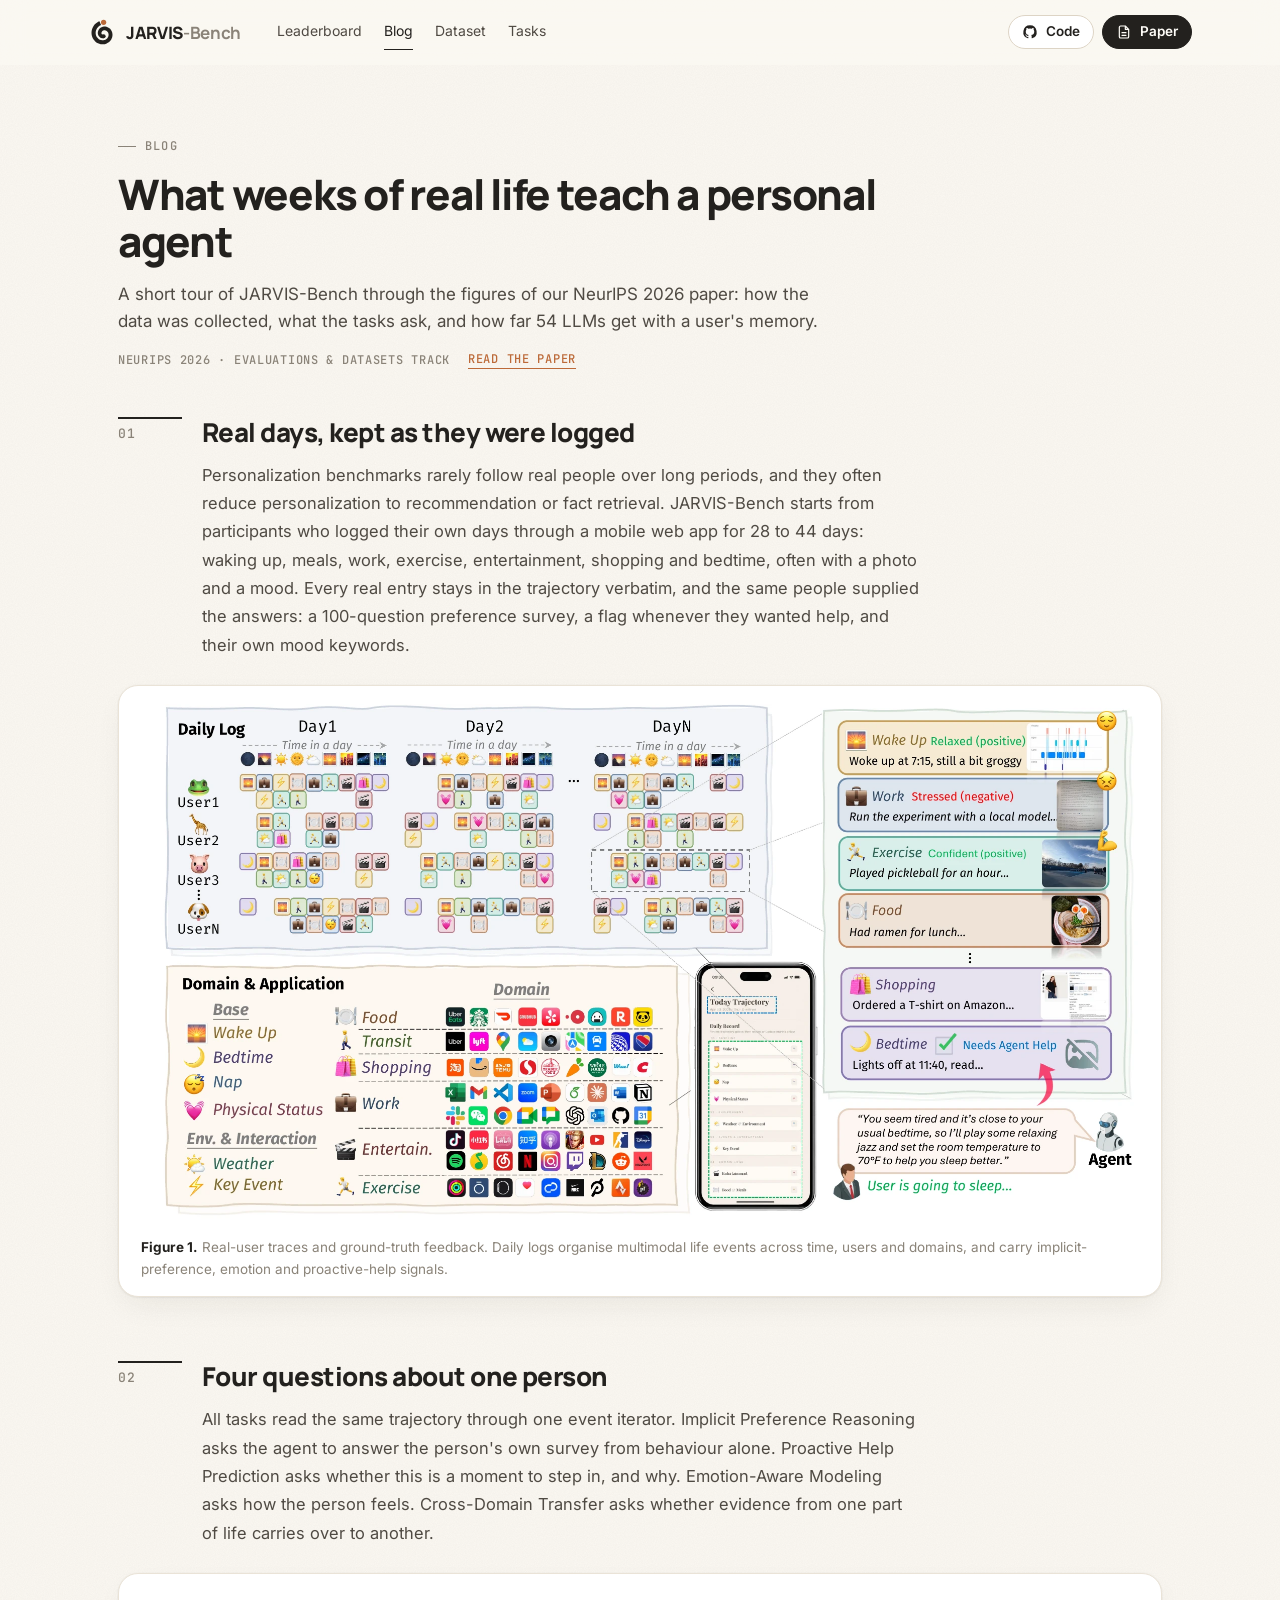
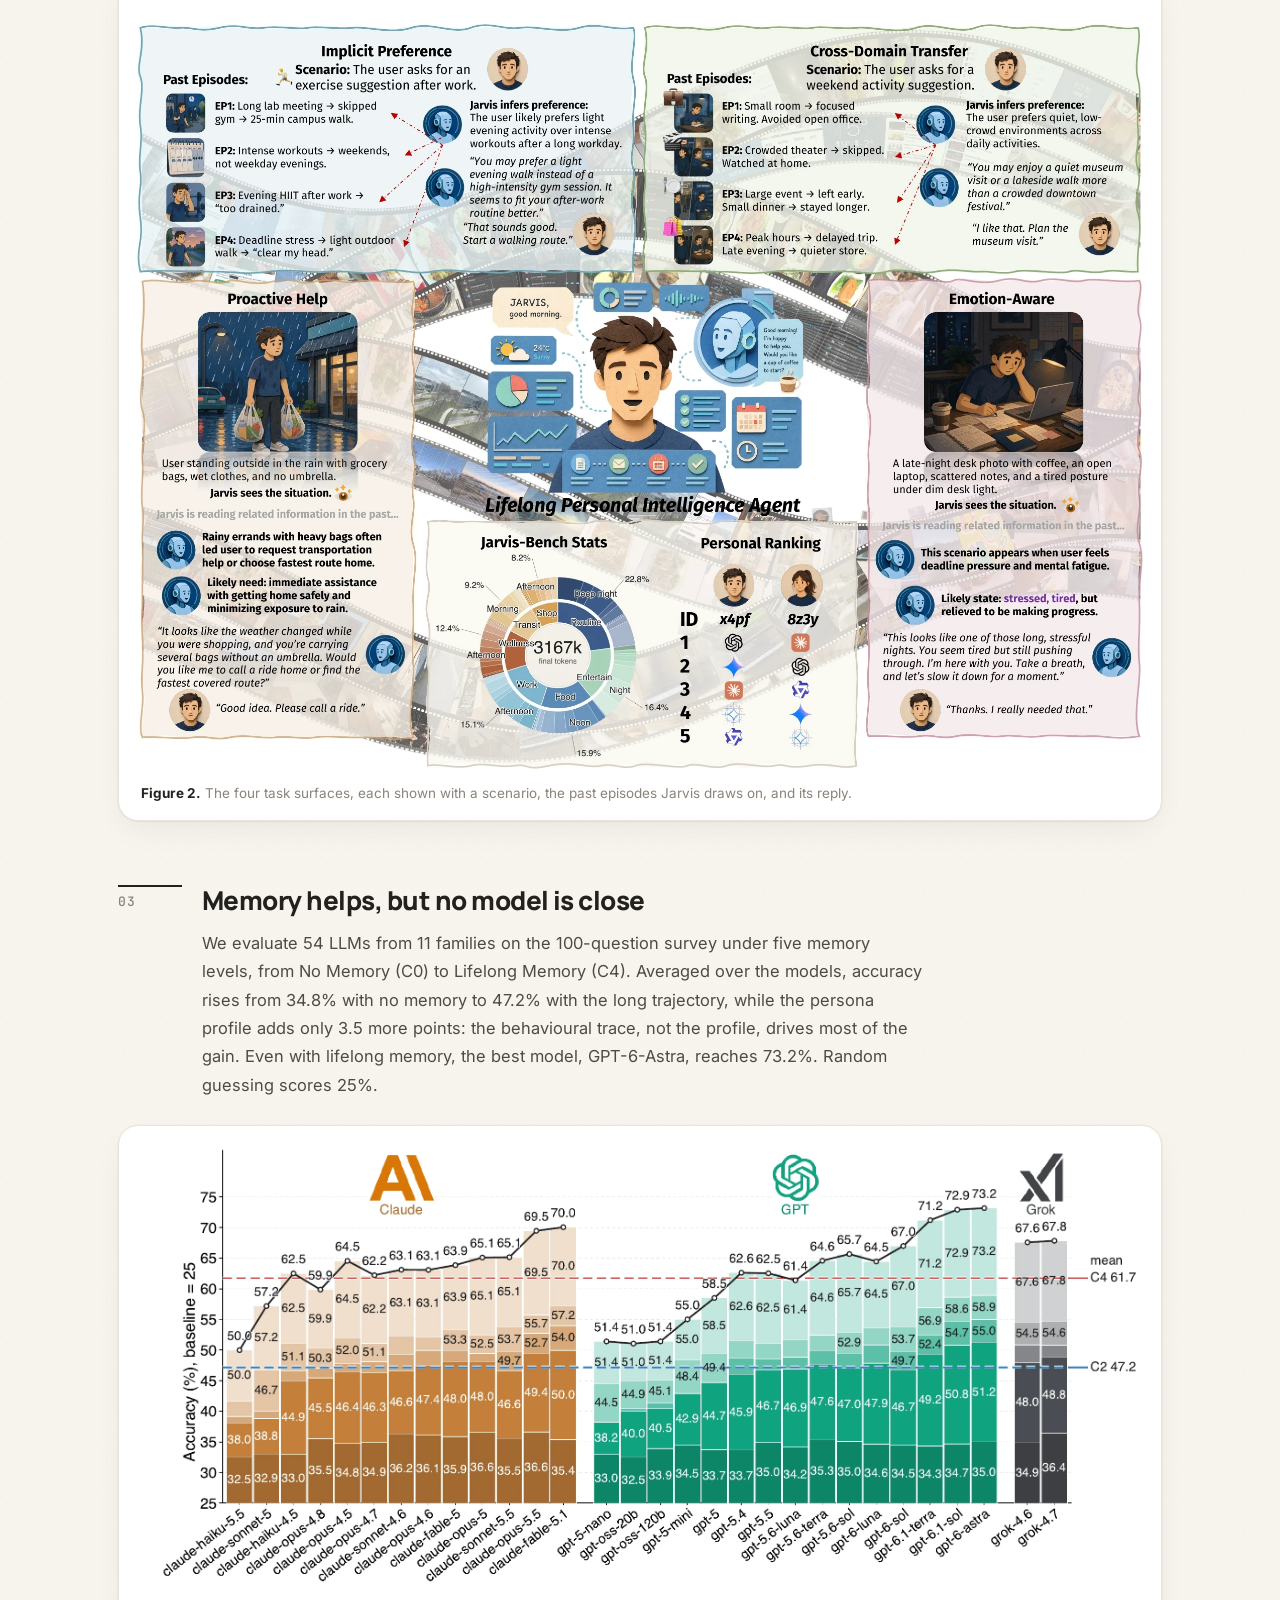
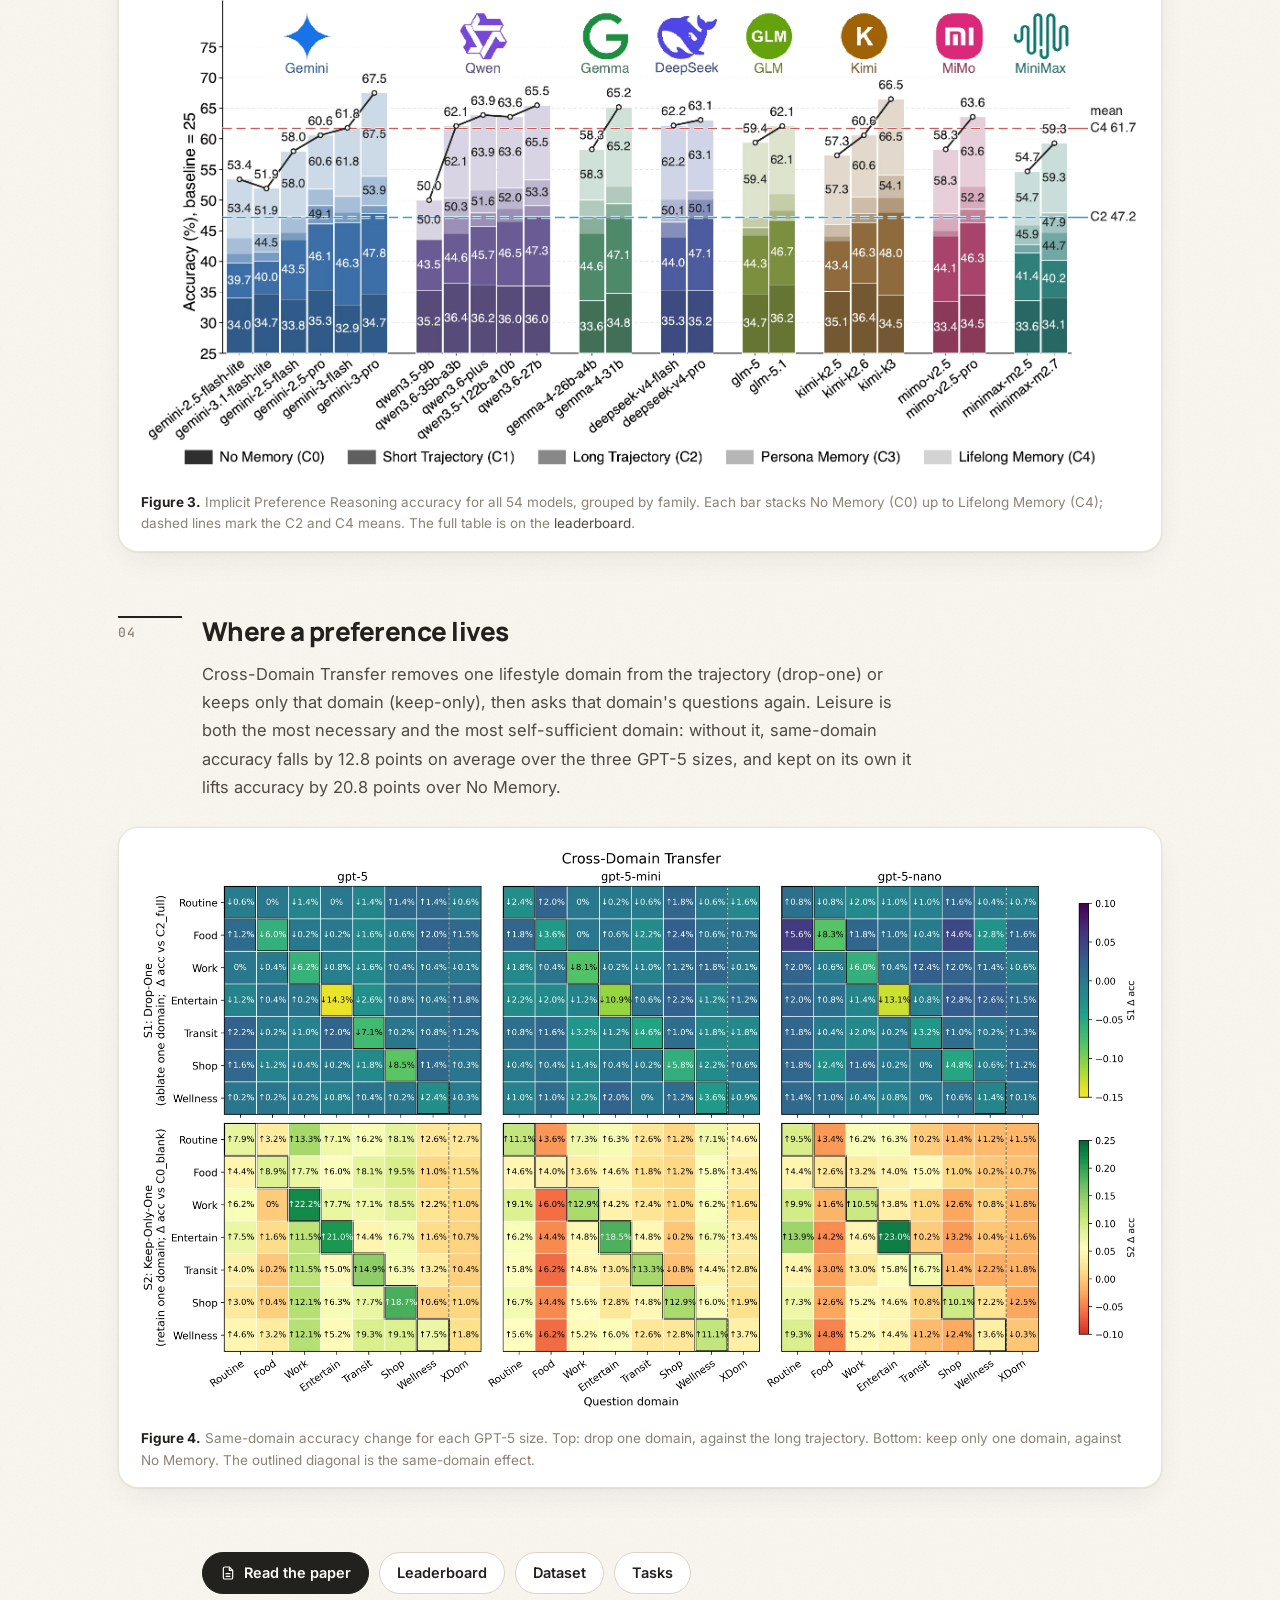
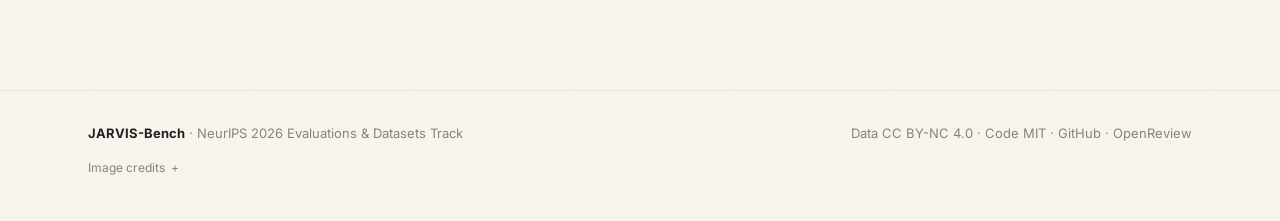
==== jarvis-bench/blog.html @ c9fd8565 "Blog page with the paper figures; industry logos first; three leaderboard tasks on home; no particip" ====
<!doctype html>
<html lang="en">
<head>
<meta charset="utf-8">
<meta name="viewport" content="width=device-width, initial-scale=1">
<title>Blog · JARVIS-Bench</title>
<meta name="description" content="JARVIS-Bench evaluates personal intelligence agents on 28 to 44 days of real users' daily traces: implicit preferences, proactive help, emotion, and cross-domain transfer. NeurIPS 2026 Evaluations & Datasets Track.">
<link rel="icon" href="assets/favicon.svg" type="image/svg+xml">
<link rel="preconnect" href="https://fonts.googleapis.com">
<link rel="preconnect" href="https://fonts.gstatic.com" crossorigin>
<link href="https://fonts.googleapis.com/css2?family=Inter:wght@400;500;600;700&family=JetBrains+Mono:wght@400;500;600&family=Manrope:wght@500;600;700;800&display=swap" rel="stylesheet">
<link rel="stylesheet" href="assets/style.css">
<link rel="stylesheet" href="assets/page-blog.css">
</head>
<body class="page-blog">

<svg width="0" height="0" style="position:absolute">
  <symbol id="i-paper" viewBox="0 0 24 24"><path fill="none" stroke="currentColor" stroke-width="1.8" stroke-linecap="round" stroke-linejoin="round" d="M14 3H7a2 2 0 0 0-2 2v14a2 2 0 0 0 2 2h10a2 2 0 0 0 2-2V8zM14 3v5h5M9 13h6M9 17h6"/></symbol>
  <symbol id="i-gh" viewBox="0 0 24 24"><path fill="currentColor" d="M12 2a10 10 0 0 0-3.16 19.49c.5.09.68-.22.68-.48v-1.7c-2.78.6-3.37-1.34-3.37-1.34-.45-1.16-1.11-1.47-1.11-1.47-.91-.62.07-.6.07-.6 1 .07 1.53 1.03 1.53 1.03.89 1.53 2.34 1.09 2.91.83.09-.65.35-1.09.63-1.34-2.22-.25-4.55-1.11-4.55-4.94 0-1.09.39-1.98 1.03-2.68-.1-.25-.45-1.27.1-2.64 0 0 .84-.27 2.75 1.02a9.58 9.58 0 0 1 5 0c1.91-1.29 2.75-1.02 2.75-1.02.55 1.37.2 2.39.1 2.64.64.7 1.03 1.59 1.03 2.68 0 3.84-2.34 4.68-4.57 4.93.36.31.68.92.68 1.85v2.74c0 .27.18.58.69.48A10 10 0 0 0 12 2z"/></symbol>
  <symbol id="i-db" viewBox="0 0 24 24"><g fill="none" stroke="currentColor" stroke-width="1.8" stroke-linecap="round"><ellipse cx="12" cy="5.5" rx="7.5" ry="2.8"/><path d="M4.5 5.5v6.5c0 1.55 3.36 2.8 7.5 2.8s7.5-1.25 7.5-2.8V5.5M4.5 12v6.5c0 1.55 3.36 2.8 7.5 2.8s7.5-1.25 7.5-2.8V12"/></g></symbol>
  <symbol id="i-down" viewBox="0 0 24 24"><path fill="none" stroke="currentColor" stroke-width="1.8" stroke-linecap="round" stroke-linejoin="round" d="M12 5v14M6 13l6 6 6-6"/></symbol>
  <symbol id="i-arrow" viewBox="0 0 24 24"><path fill="none" stroke="currentColor" stroke-width="1.8" stroke-linecap="round" stroke-linejoin="round" d="M5 12h14M13 6l6 6-6 6"/></symbol>
  <symbol id="i-copy" viewBox="0 0 24 24"><g fill="none" stroke="currentColor" stroke-width="1.8" stroke-linejoin="round"><rect x="9" y="9" width="11" height="11" rx="2.5"/><path d="M15 5.5V5a2 2 0 0 0-2-2H6a2 2 0 0 0-2 2v7a2 2 0 0 0 2 2h.5"/></g></symbol>
  <symbol id="i-img" viewBox="0 0 24 24"><g fill="none" stroke="currentColor" stroke-width="1.8" stroke-linejoin="round"><rect x="3" y="4" width="18" height="16" rx="3"/><circle cx="9" cy="10" r="1.8"/><path d="M21 16l-5-5-9 9"/></g></symbol>
</svg>

<header class="nav" id="nav">
  <div class="container nav-inner">
    <a class="brand" href="index.html"><img src="assets/mark-sm.svg" alt=""><span>JARVIS<span class="b2">-Bench</span></span></a>
    <nav class="nav-links">
      <a href="index.html#leaderboard">Leaderboard</a>
      <a href="blog.html" class="active">Blog</a>
      <a href="dataset.html">Dataset</a>
      <a href="tasks.html">Tasks</a>
    </nav>
    <div class="nav-cta">
      <a class="btn btn-sm" href="https://github.com/AgentMemoryWorld/JARVIS-Bench"><svg><use href="#i-gh"/></svg>Code</a>
      <a class="btn btn-sm btn-primary" href="https://openreview.net/forum?id=yGQt9wAGkS"><svg><use href="#i-paper"/></svg>Paper</a>
    </div>
  </div>
</header>

<main>

<!-- Blog: the paper's figures with short notes. Figures are rendered from the camera-ready Overleaf sources (img/persona_fig1.pdf,
     img/persona_fig2.pdf with its centre count line removed, img/drafts/fig_main_2rows_muted_scaling.pdf, img/ablation_combined_set2_percent_gpt5.png)
     into assets/blog/. Numbers: abstract; Fig 1 caption; Section 4 and Discussion (means 34.8 / 47.2 / 50.7, best 73.2, chance 25);
     Discussion and Appendix N tab:cdt-families (leisure -12.8 over the three GPT-5 sizes), Section 4.3 (keep-only leisure +20.8). -->
<section class="section first" id="blog">
  <div class="container bl">
    <header class="bl-head">
      <span class="eyebrow">Blog</span>
      <h2>What weeks of real life teach a personal agent</h2>
      <p class="intro">A short tour of JARVIS-Bench through the figures of our NeurIPS 2026 paper: how the data was collected, what the tasks ask, and how far 54 LLMs get with a user's memory.</p>
      <div class="bl-meta"><span>NeurIPS 2026 · Evaluations &amp; Datasets Track</span><a href="https://openreview.net/forum?id=yGQt9wAGkS">Read the paper</a></div>
    </header>

    <article class="bl-post">
      <section class="bl-sec">
        <span class="bl-n">01</span>
        <div class="bl-txt">
          <h3>Real days, kept as they were logged</h3>
          <p>Personalization benchmarks rarely follow real people over long periods, and they often reduce personalization to recommendation or fact retrieval. JARVIS-Bench starts from participants who logged their own days through a mobile web app for 28 to 44 days: waking up, meals, work, exercise, entertainment, shopping and bedtime, often with a photo and a mood. Every real entry stays in the trajectory verbatim, and the same people supplied the answers: a 100-question preference survey, a flag whenever they wanted help, and their own mood keywords.</p>
        </div>
        <figure class="bl-fig">
          <button type="button" data-lightbox="assets/blog/fig1.webp" data-cap="Real-user traces and ground-truth feedback (Figure 1 of the paper)."><img src="assets/blog/fig1.webp" width="2002" height="1033" alt="Figure 1 of the paper: daily logs of several users across days, the lifestyle domains and apps they cover, the mobile app, and example entries with moods, photos and a moment where the agent should help."></button>
          <figcaption><b>Figure 1.</b> Real-user traces and ground-truth feedback. Daily logs organise multimodal life events across time, users and domains, and carry implicit-preference, emotion and proactive-help signals.</figcaption>
        </figure>
      </section>

      <section class="bl-sec">
        <span class="bl-n">02</span>
        <div class="bl-txt">
          <h3>Four questions about one person</h3>
          <p>All tasks read the same trajectory through one event iterator. Implicit Preference Reasoning asks the agent to answer the person's own survey from behaviour alone. Proactive Help Prediction asks whether this is a moment to step in, and why. Emotion-Aware Modeling asks how the person feels. Cross-Domain Transfer asks whether evidence from one part of life carries over to another.</p>
        </div>
        <figure class="bl-fig">
          <button type="button" data-lightbox="assets/blog/fig2.webp" data-cap="The four task surfaces of JARVIS-Bench (Figure 2 of the paper)."><img src="assets/blog/fig2.webp" width="2003" height="1546" loading="lazy" alt="Figure 2 of the paper: four panels, Implicit Preference, Cross-Domain Transfer, Proactive Help and Emotion-Aware, each with a scenario, past episodes and Jarvis's reply, around a lifelong personal intelligence agent."></button>
          <figcaption><b>Figure 2.</b> The four task surfaces, each shown with a scenario, the past episodes Jarvis draws on, and its reply.</figcaption>
        </figure>
      </section>

      <section class="bl-sec">
        <span class="bl-n">03</span>
        <div class="bl-txt">
          <h3>Memory helps, but no model is close</h3>
          <p>We evaluate 54 LLMs from 11 families on the 100-question survey under five memory levels, from No Memory (C0) to Lifelong Memory (C4). Averaged over the models, accuracy rises from 34.8% with no memory to 47.2% with the long trajectory, while the persona profile adds only 3.5 more points: the behavioural trace, not the profile, drives most of the gain. Even with lifelong memory, the best model, GPT-6-Astra, reaches 73.2%. Random guessing scores 25%.</p>
        </div>
        <figure class="bl-fig">
          <button type="button" data-lightbox="assets/blog/main.webp" data-cap="Implicit Preference Reasoning accuracy across the memory ladder, all 54 models."><img src="assets/blog/main.webp" width="2195" height="2037" loading="lazy" alt="Stacked bars for 54 models grouped by family (Claude, GPT, Grok, Gemini, Qwen, Gemma, DeepSeek, GLM, Kimi, MiMo, MiniMax): accuracy at C0 to C4, with dashed lines at the C2 mean 47.2 and the C4 mean 61.7."></button>
          <figcaption><b>Figure 3.</b> Implicit Preference Reasoning accuracy for all 54 models, grouped by family. Each bar stacks No Memory (C0) up to Lifelong Memory (C4); dashed lines mark the C2 and C4 means. The full table is on the <a href="index.html#leaderboard">leaderboard</a>.</figcaption>
        </figure>
      </section>

      <section class="bl-sec">
        <span class="bl-n">04</span>
        <div class="bl-txt">
          <h3>Where a preference lives</h3>
          <p>Cross-Domain Transfer removes one lifestyle domain from the trajectory (drop-one) or keeps only that domain (keep-only), then asks that domain's questions again. Leisure is both the most necessary and the most self-sufficient domain: without it, same-domain accuracy falls by 12.8 points on average over the three GPT-5 sizes, and kept on its own it lifts accuracy by 20.8 points over No Memory.</p>
        </div>
        <figure class="bl-fig">
          <button type="button" data-lightbox="assets/blog/transfer.webp" data-cap="Cross-Domain Transfer for the three GPT-5 sizes: drop-one (top) and keep-only (bottom)."><img src="assets/blog/transfer.webp" width="2000" height="1129" loading="lazy" alt="Heat maps for gpt-5, gpt-5-mini and gpt-5-nano: accuracy change per question domain when one lifestyle domain is dropped (top) or kept alone (bottom); the diagonal is outlined."></button>
          <figcaption><b>Figure 4.</b> Same-domain accuracy change for each GPT-5 size. Top: drop one domain, against the long trajectory. Bottom: keep only one domain, against No Memory. The outlined diagonal is the same-domain effect.</figcaption>
        </figure>
      </section>
    </article>

    <div class="bl-end">
      <a class="btn btn-primary" href="https://openreview.net/forum?id=yGQt9wAGkS"><svg><use href="#i-paper"/></svg>Read the paper</a>
      <a class="btn" href="index.html#leaderboard">Leaderboard</a>
      <a class="btn" href="dataset.html">Dataset</a>
      <a class="btn" href="tasks.html">Tasks</a>
    </div>
  </div>
</section>

</main>

<footer>
  <div class="container foot">
    <div><b style="color:var(--ink)">JARVIS-Bench</b> · NeurIPS 2026 Evaluations &amp; Datasets Track</div>
    <div>Data CC BY-NC 4.0 · Code MIT · <a href="https://github.com/AgentMemoryWorld/JARVIS-Bench">GitHub</a> · <a href="https://openreview.net/forum?id=yGQt9wAGkS">OpenReview</a></div>
  </div>
  <div class="container credits"><details><summary>Image credits</summary><p>Illustrations: Open Peeps by Pablo Stanley (CC0). Photographs from Wikimedia Commons, cropped, resized and colour-toned for this site; adaptations of CC BY-SA photographs are shared under the same licence. Institution and model logos are trademarks of their owners.</p><ul><li><a href="https://commons.wikimedia.org/wiki/File:Christchurch_art_gallery_interior.jpg">Christchurch art gallery interior</a> by Sgerbic, <a href="https://creativecommons.org/licenses/by-sa/4.0/">CC BY-SA 4.0</a></li><li><a href="https://commons.wikimedia.org/wiki/File:Reading_mail_at_night_(Unsplash).jpg">Reading mail at night (Unsplash)</a> by Jay Wennington, <a href="https://creativecommons.org/publicdomain/zero/1.0/">CC0</a></li><li><a href="https://commons.wikimedia.org/wiki/File:Late_autumn_rainy_night_in_Moscow_(54889230493).jpg">Late autumn rainy night in Moscow (54889230493)</a> by kishjar?, <a href="https://creativecommons.org/licenses/by/4.0/">CC BY 4.0</a></li><li><a href="https://commons.wikimedia.org/wiki/File:Park_na_%C5%9Aroduli,_Sosnowiec,_Jesie%C5%84_2021.jpg">Park na Środuli, Sosnowiec, Jesień 2021</a> by Krzysztof Popławski, <a href="https://creativecommons.org/licenses/by-sa/4.0/">CC BY-SA 4.0</a></li></ul></details></div>
</footer>

<div class="lightbox" id="lightbox"><div><img alt=""><div class="cap"></div></div></div>

<script src="assets/data.js"></script>
<script src="assets/logos.js"></script>
<script src="assets/app.js"></script>
</body>
</html>
---- jarvis-bench/assets/style.css ----
/* JARVIS-Bench website. Palette follows the paper's Fig 1 / Fig 2:
   cream page, white cards with hairline borders, one soft colour per task. */
:root {
  --bg: #FBF8F2;
  --bg-2: #F4EEE3;
  --paper: #FFFFFF;
  --ink: #23211E;
  --ink-2: #4F4A43;
  --ink-3: #8A8378;
  --line: #EAE3D7;
  --line-2: #DDD4C5;

  --ipr: #2F7F96;  --ipr-bg: #EEF5F7;  --ipr-line: #C9E1E8;  --ipr-soft: #DCEDF2;
  --pro: #BC6A39;  --pro-bg: #FAF1E7;  --pro-line: #EFD9C3;  --pro-soft: #F5E3D1;
  --emo: #B5546E;  --emo-bg: #F9EDF0;  --emo-line: #EED0D8;  --emo-soft: #F3DCE2;
  --cdt: #557E44;  --cdt-bg: #F1F5EC;  --cdt-line: #D4E3C8;  --cdt-soft: #E2EDD8;

  --pos: #3F8F5A;
  --neg: #C2463E;

  --radius: 20px;
  --shadow: 0 0 0 1px rgba(35, 33, 30, .015), 0 1px 2px rgba(35, 33, 30, .04), 0 12px 32px -8px rgba(35, 33, 30, .08);
  --f-head: "Manrope", ui-sans-serif, system-ui, -apple-system, "Segoe UI", sans-serif;
  --f-body: "Inter", ui-sans-serif, system-ui, -apple-system, "Segoe UI", sans-serif;
  --f-mono: "JetBrains Mono", ui-monospace, SFMono-Regular, Menlo, monospace;
}

* { box-sizing: border-box; }
html { scroll-behavior: smooth; scroll-padding-top: 76px; }
body {
  margin: 0;
  background-color: var(--bg);
  background-image: url("data:image/svg+xml,%3Csvg xmlns='http://www.w3.org/2000/svg' width='160' height='160'%3E%3Cfilter id='n'%3E%3CfeTurbulence type='fractalNoise' baseFrequency='.9' numOctaves='2' stitchTiles='stitch'/%3E%3CfeColorMatrix values='0 0 0 0 .14 0 0 0 0 .13 0 0 0 0 .12 0 0 0 .05 0'/%3E%3C/filter%3E%3Crect width='100%25' height='100%25' filter='url(%23n)'/%3E%3C/svg%3E");
  font-feature-settings: "cv11", "ss01", "ss03";
  color: var(--ink);
  font: 16px/1.6 var(--f-body);
  -webkit-font-smoothing: antialiased;
  text-rendering: optimizeLegibility;
}
img { display: block; max-width: 100%; }
a { color: inherit; text-decoration: none; }
button { font: inherit; color: inherit; }
.container { max-width: 1160px; margin: 0 auto; padding: 0 28px; }
.mono { font-family: var(--f-mono); }
.num { font-family: var(--f-mono); font-variant-numeric: tabular-nums; }

/* ---------- nav ---------- */
.nav {
  position: sticky; top: 0; z-index: 50;
  background: rgba(251, 248, 242, .84);
  backdrop-filter: saturate(1.2) blur(12px);
  -webkit-backdrop-filter: saturate(1.2) blur(12px);
  border-bottom: 1px solid transparent;
  transition: border-color .2s;
}
.nav.scrolled { border-bottom-color: var(--line); }
.nav-inner { height: 64px; display: flex; align-items: center; gap: 28px; }
.brand { display: flex; align-items: center; gap: 10px; font: 800 17px/1 var(--f-head); letter-spacing: -.02em; }
.brand img { width: 28px; height: 28px; }
.brand .b2 { font-weight: 700; color: var(--ink-3); }
.nav-links { display: flex; gap: 22px; margin-left: 8px; }
.nav-links a { font-size: 14px; color: var(--ink-2); padding: 6px 0; border-bottom: 1.5px solid transparent; transition: color .15s, border-color .15s; }
.nav-links a:hover { color: var(--ink); }
.nav-links a.active { color: var(--ink); border-bottom-color: var(--ink); }
.nav-cta { margin-left: auto; display: flex; gap: 8px; }

/* ---------- buttons ---------- */
.btn {
  display: inline-flex; align-items: center; gap: 8px;
  height: 42px; padding: 0 17px;
  border-radius: 999px; border: 1px solid var(--line-2);
  background: var(--paper);
  font: 600 14.5px/1 var(--f-body); color: var(--ink);
  transition: transform .15s, box-shadow .15s, border-color .15s, background .15s;
  cursor: pointer; white-space: nowrap;
}
.btn:hover { border-color: var(--ink-3); box-shadow: 0 2px 10px rgba(35, 33, 30, .07); transform: translateY(-1px); }
.btn svg { width: 16px; height: 16px; flex: none; }
.btn-primary { background: var(--ink); color: #FFFDF8; border-color: var(--ink); }
.btn-primary:hover { background: #3A3631; border-color: #3A3631; }
.btn-sm { height: 34px; padding: 0 13px; font-size: 13.5px; }

/* ---------- hero ---------- */
.hero { padding: 54px 0 44px; }
.hero-grid { display: grid; grid-template-columns: 1.06fr .94fr; gap: 40px; align-items: center; }
.pill {
  display: inline-flex; align-items: center; gap: 8px;
  padding: 6px 12px 6px 10px; border-radius: 999px;
  background: var(--paper); border: 1px solid var(--line);
  font: 500 12.5px/1 var(--f-mono); color: var(--ink-2); letter-spacing: .01em;
}
.pill .dot { width: 7px; height: 7px; border-radius: 50%; background: var(--pro); box-shadow: 0 0 0 3px var(--pro-soft); }
.hero h1 {
  margin: 22px 0 0;
  font: 800 clamp(46px, 5.4vw, 76px)/1 var(--f-head);
  letter-spacing: -.045em;
}
.hero h1 .light { color: #B3AA9C; }
.hero .subtitle {
  margin: 18px 0 0; max-width: 560px;
  font: 600 21px/1.38 var(--f-head); color: var(--ink-2); letter-spacing: -.01em;
}
.hero .lead { margin: 18px 0 0; max-width: 520px; font-size: 16.5px; color: var(--ink-2); }
.hero .lead strong { color: var(--ink); font-weight: 600; }
.hero-actions { display: flex; flex-wrap: wrap; gap: 10px; margin-top: 28px; }
.affil-strip { margin-top: 38px; }
.affil-strip .label { font: 500 12px/1 var(--f-mono); color: var(--ink-3); letter-spacing: .06em; text-transform: uppercase; }
.affil-strip .logos { display: flex; flex-wrap: wrap; align-items: center; gap: 14px 26px; margin-top: 16px; }
.affil-strip .more { font: 600 13px/1 var(--f-body); color: var(--ink-2); border: 1px dashed var(--line-2); border-radius: 999px; padding: 8px 12px; }
.affil-strip .more:hover { border-color: var(--ink-3); color: var(--ink); }
.logo-img { transition: transform .2s; }
a:hover > .logo-img { transform: translateY(-1px); }
.mx { display: inline-flex; align-items: center; gap: 8px; }
.mx img { border-radius: 50%; box-shadow: 0 0 0 1px rgba(11, 14, 26, .08); }
.mx b { font: 800 17px/1 var(--f-head); letter-spacing: -.015em; color: #0B0E1A; }
.wall a.mx { display: inline-flex; gap: 10px; }
.wall .mx b { font-size: 21px; }

.hero-art { position: relative; }
.clock-wrap { position: relative; width: 100%; max-width: 500px; margin: 0 auto; }
.clock { display: block; width: 100%; height: auto; overflow: visible; }
.clock .hl { font: 500 11px/1 var(--f-mono); fill: var(--ink-3); letter-spacing: .02em; }
.clock .pulse { transform-box: fill-box; transform-origin: center; animation: pulse 2.6s ease-out infinite; }
@keyframes pulse { 0% { transform: scale(.55); opacity: .9; } 70% { transform: scale(1.6); opacity: 0; } 100% { transform: scale(1.6); opacity: 0; } }
@media (prefers-reduced-motion: reduce) { .clock .pulse { animation: none; } }
.jv { position: absolute; left: 50%; top: 50%; transform: translate(-50%, -50%); width: 26%; aspect-ratio: 1; border-radius: 50%;
  background: radial-gradient(circle at 50% 38%, #FFFFFF 0%, #FFFCF6 70%, #F7F0E4 100%); border: 1px solid var(--line);
  box-shadow: 0 1px 2px rgba(35, 33, 30, .05), 0 14px 34px rgba(35, 33, 30, .10); display: grid; place-items: center; align-content: center; gap: 2px; }
.jv img { width: 40%; height: auto; }
.jv { gap: 9px; }
.jv span { font: 600 10.5px/1 var(--f-mono); letter-spacing: .14em; color: var(--ink-3); }
.moment { position: absolute; transform: translate(-50%, -50%); display: grid; justify-items: center; gap: 6px; }
.moment .mb { position: relative; width: 76px; height: 76px; border-radius: 50%; overflow: hidden; background: var(--paper); border: 1px solid var(--line);
  box-shadow: 0 1px 2px rgba(35, 33, 30, .05), 0 10px 24px rgba(35, 33, 30, .09); display: grid; place-items: center; }
.moment .mb > img:first-child { width: 100%; height: 100%; transform: translateY(4%) scale(1.06); }
.moment .mood { position: absolute; right: -6px; top: -6px; width: 24px; height: 24px; padding: 2px; border-radius: 50%; background: var(--paper); box-shadow: 0 2px 6px rgba(35, 33, 30, .12); }
.moment .mc { font: 600 12px/1.25 var(--f-body); color: var(--ink); background: rgba(255, 255, 255, .92); border: 1px solid var(--line); border-radius: 999px; padding: 4px 10px 4px 8px; white-space: nowrap; box-shadow: 0 2px 8px rgba(35, 33, 30, .05); }
.moment .mt { font: 500 11px/1 var(--f-mono); color: var(--ink-3); margin-right: 6px; }
.moment .md { margin-left: 7px; padding-left: 7px; border-left: 1px solid var(--line); font-weight: 600; }
.moment .md.pos { color: var(--pos); } .moment .md.neg { color: var(--neg); } .moment .md.help { color: var(--pro); }
.moment.help .mb { overflow: visible; border-color: var(--pro-line); box-shadow: 0 0 0 5px rgba(188, 106, 57, .12), 0 10px 24px rgba(35, 33, 30, .09); }
.moment.help .mb::after { content: ""; position: absolute; inset: -5px; border-radius: 50%; border: 1.5px solid var(--pro); opacity: 0; animation: ring 2.6s ease-out infinite; }
@keyframes ring { 0% { transform: scale(.9); opacity: .8; } 80%, 100% { transform: scale(1.35); opacity: 0; } }
@media (prefers-reduced-motion: reduce) { .moment.help .mb::after { animation: none; } }
.jv-say { position: absolute; left: 58%; top: 26%; width: 41%; padding: 11px 13px 12px; border-radius: 4px 16px 16px 16px;
  background: var(--paper); border: 1px solid var(--pro-line); box-shadow: 0 1px 2px rgba(35, 33, 30, .05), 0 12px 28px rgba(35, 33, 30, .09);
  font-size: 12.5px; line-height: 1.45; color: var(--ink-2); }
.jv-say b { display: block; margin-bottom: 4px; font: 600 10.5px/1 var(--f-mono); letter-spacing: .1em; color: var(--pro); }
.clock-legend { display: grid; grid-template-columns: repeat(4, auto); justify-content: center; gap: 7px 22px; margin-top: 14px; font-size: 12px; color: var(--ink-2); }
.clock-legend i { display: inline-block; width: 12px; height: 4px; border-radius: 99px; margin-right: 6px; vertical-align: 2px; }
.clock-cap { margin-top: 8px; text-align: center; font: 500 11px/1.4 var(--f-mono); color: var(--ink-3); letter-spacing: .02em; }

/* ---------- stats ---------- */
.stats { padding: 10px 0 0; }
.stats-card {
  display: grid; grid-template-columns: repeat(6, 1fr);
  background: var(--paper); border: 1px solid var(--line); border-radius: var(--radius);
  box-shadow: var(--shadow); overflow: hidden;
}
.stat { padding: 22px 22px 20px; border-left: 1px solid var(--line); }
.stat:first-child { border-left: 0; }
.stat .v { font: 800 32px/1 var(--f-head); letter-spacing: -.03em; }
.stat .v small { font-size: inherit; font-weight: 700; color: #B9B0A2; margin: 0 1px; }
.stat .k { margin-top: 9px; font-size: 13px; line-height: 1.4; color: var(--ink-3); }

/* ---------- sections ---------- */
.section { padding: 104px 0 0; }
.section:last-of-type { padding-bottom: 96px; }
.section.first { padding-top: 64px; }
.page-home #leaderboard { padding-top: 64px; }
.eyebrow { display: inline-flex; align-items: center; gap: 9px; font: 500 12px/1 var(--f-mono); letter-spacing: .1em; text-transform: uppercase; color: var(--ink-3); }
.eyebrow::before { content: ""; width: 18px; height: 1.5px; background: var(--ink-3); }
.section h2 { margin: 16px 0 0; font: 800 clamp(30px, 3.6vw, 42px)/1.12 var(--f-head); letter-spacing: -.03em; max-width: 760px; }
.section .intro { margin: 16px 0 0; max-width: 700px; font-size: 17px; color: var(--ink-2); }
.section-head { margin-bottom: 40px; }
.section-head.center { text-align: center; }
.section-head.center .eyebrow::after { content: ""; width: 18px; height: 1.5px; background: var(--ink-3); }
.section-head.center h2, .section-head.center .intro { margin-left: auto; margin-right: auto; }

/* ---------- data ---------- */
.data-grid { display: grid; grid-template-columns: 1fr 1.02fr; gap: 56px; align-items: start; }
.feature { display: grid; grid-template-columns: 40px 1fr; gap: 14px; padding: 18px 0; border-top: 1px solid var(--line); }
.feature:first-of-type { margin-top: 26px; }
.feature .fi { width: 40px; height: 40px; border-radius: 12px; display: grid; place-items: center; background: var(--paper); border: 1px solid var(--line); font-size: 18px; }
.feature h3 { margin: 0; font: 700 16.5px/1.3 var(--f-head); }
.feature p { margin: 5px 0 0; font-size: 14.5px; color: var(--ink-2); }
.chips { display: flex; flex-wrap: wrap; gap: 8px; margin-top: 22px; }
.chip { display: inline-flex; align-items: center; gap: 7px; height: 30px; padding: 0 12px; border-radius: 999px; background: var(--paper); border: 1px solid var(--line); font-size: 13px; color: var(--ink-2); }
.chip b { font-family: var(--f-mono); font-weight: 500; color: var(--ink); }
.link-row { display: flex; gap: 10px; margin-top: 24px; flex-wrap: wrap; }

.day-card { background: var(--paper); border: 1px solid var(--line); border-radius: 26px; padding: 18px; box-shadow: var(--shadow); }
.day-head { display: flex; align-items: center; justify-content: space-between; padding: 4px 6px 14px; }
.day-head .t { font: 700 15px/1.2 var(--f-head); }
.day-head .t span { display: block; font: 500 12px/1.4 var(--f-mono); color: var(--ink-3); margin-top: 3px; }
.day-head .who { display: flex; align-items: center; gap: 8px; font-size: 13px; color: var(--ink-3); }
.day-head .who img { width: 30px; height: 30px; }
.ev { display: grid; grid-template-columns: 38px 1fr 66px; gap: 12px; align-items: center; padding: 9px 10px; border-radius: 14px; margin-top: 7px; border: 1px solid transparent; }
.ev .em { width: 38px; height: 38px; border-radius: 11px; display: grid; place-items: center; font-size: 19px; background: rgba(255, 255, 255, .72); }
.ev .top { display: flex; align-items: baseline; gap: 8px; flex-wrap: wrap; }
.ev .dom { font: 700 14px/1.2 var(--f-head); }
.ev .mood { font: 600 11.5px/1 var(--f-body); padding: 3px 7px; border-radius: 999px; }
.ev .mood.pos { color: var(--pos); background: rgba(63, 143, 90, .1); }
.ev .mood.neg { color: var(--neg); background: rgba(194, 70, 62, .09); }
.ev .mood.help { color: var(--ipr); background: rgba(47, 127, 150, .1); }
.ev .txt { margin-top: 3px; font-size: 13.5px; color: var(--ink-2); font-style: italic; line-height: 1.4; }
.ev .ph { width: 66px; height: 48px; border-radius: 10px; object-fit: cover; border: 1px solid rgba(35, 33, 30, .06); }
.ev .ph.none { display: grid; place-items: center; background: rgba(255, 255, 255, .7); color: var(--ink-3); font-size: 18px; }
.ev.wake { background: #FFF6E3; } .ev.wake .dom { color: #B7791F; }
.ev.work { background: #EEF3FA; } .ev.work .dom { color: #3D6CA3; }
.ev.exercise { background: #EDF6EF; } .ev.exercise .dom { color: #3E8A57; }
.ev.food { background: #F8F0E7; } .ev.food .dom { color: #9C6B47; }
.ev.shopping { background: #F3EEF9; } .ev.shopping .dom { color: #7556A6; }
.ev.bedtime { background: #EFEEF9; border-color: #DCDAF1; } .ev.bedtime .dom { color: #5458A6; }
.gap-dots { text-align: center; color: var(--ink-3); letter-spacing: 4px; font-size: 13px; padding: 2px 0 0; }
.agent-say { display: grid; grid-template-columns: 40px 1fr; gap: 10px; margin-top: 14px; align-items: start; }
.agent-say img { width: 40px; height: 40px; }
.say {
  background: var(--pro-bg); border: 1px solid var(--pro-line);
  border-radius: 4px 16px 16px 16px; padding: 11px 14px;
  font-size: 14px; line-height: 1.5; font-style: italic; color: var(--ink);
}
.say .who { display: block; font: 700 12px/1 var(--f-mono); font-style: normal; color: var(--pro); margin-bottom: 6px; letter-spacing: .04em; }
.say-foot { margin: 8px 0 0 50px; font-size: 13px; color: var(--pos); font-style: italic; }

/* ---------- tasks ---------- */
.task-grid { display: grid; grid-template-columns: 1fr 1fr; gap: 22px; }
.task {
  --c: var(--ipr); --c-bg: var(--ipr-bg); --c-line: var(--ipr-line); --c-soft: var(--ipr-soft);
  display: flex; flex-direction: column;
  background: var(--c-bg); border: 1px solid var(--c-line); border-radius: 24px; padding: 24px;
}
.task.pro { --c: var(--pro); --c-bg: var(--pro-bg); --c-line: var(--pro-line); --c-soft: var(--pro-soft); }
.task.emo { --c: var(--emo); --c-bg: var(--emo-bg); --c-line: var(--emo-line); --c-soft: var(--emo-soft); }
.task.cdt { --c: var(--cdt); --c-bg: var(--cdt-bg); --c-line: var(--cdt-line); --c-soft: var(--cdt-soft); }
.task-head { display: flex; align-items: center; gap: 13px; }
.task-ico { width: 42px; height: 42px; border-radius: 13px; display: grid; place-items: center; background: var(--paper); border: 1px solid var(--c-line); color: var(--c); font-size: 19px; flex: none; }
.task-head h3 { margin: 0; font: 800 20px/1.2 var(--f-head); letter-spacing: -.015em; }
.task-head p { margin: 3px 0 0; font-size: 14px; color: var(--c); font-weight: 600; }
.example { margin-top: 18px; background: rgba(255, 255, 255, .62); border: 1px solid rgba(255, 255, 255, .9); border-radius: 18px; padding: 15px; flex: 1; }
.scenario { font-size: 14px; color: var(--ink); }
.scenario b { font-weight: 700; }
.eps { margin-top: 11px; display: grid; gap: 7px; }
.ep { display: grid; grid-template-columns: 36px 1fr; gap: 10px; align-items: center; font-size: 13px; line-height: 1.35; color: var(--ink-2); }
.ep img { width: 36px; height: 36px; border-radius: 9px; object-fit: cover; }
.ep b { color: var(--ink); font-family: var(--f-mono); font-weight: 500; font-size: 11.5px; margin-right: 4px; }
.scene { display: grid; grid-template-columns: 132px 1fr; gap: 14px; align-items: center; }
.scene img { width: 132px; height: 112px; border-radius: 14px; object-fit: cover; }
.scene p { margin: 0; font-size: 13.5px; color: var(--ink-2); font-style: italic; line-height: 1.45; }
.infer { margin-top: 12px; padding: 10px 12px; border-radius: 12px; background: var(--c-soft); font-size: 13.5px; line-height: 1.45; color: var(--ink); }
.infer b { color: var(--c); font-weight: 700; }
.infer + .infer { margin-top: 6px; }
.dialog { margin-top: 12px; display: grid; gap: 8px; }
.msg { display: grid; grid-template-columns: 30px 1fr; gap: 9px; align-items: start; }
.msg img { width: 30px; height: 30px; }
.msg .b { background: var(--paper); border: 1px solid var(--c-line); border-radius: 4px 14px 14px 14px; padding: 8px 11px; font-size: 13.5px; line-height: 1.45; font-style: italic; }
.msg.user { grid-template-columns: 1fr 30px; }
.msg.user .b { border-radius: 14px 4px 14px 14px; background: #FFFDF9; border-color: var(--line); justify-self: end; }
.msg.user img { order: 2; }
.spec { margin: 16px 0 0; display: grid; gap: 9px; }
.spec div { display: grid; grid-template-columns: 96px 1fr; gap: 10px; font-size: 13.5px; line-height: 1.45; }
.spec dt { font: 500 11px/1.6 var(--f-mono); text-transform: uppercase; letter-spacing: .08em; color: var(--ink-3); }
.spec dd { margin: 0; color: var(--ink-2); }
.spec code { font-family: var(--f-mono); font-size: 12.5px; background: rgba(255, 255, 255, .7); padding: 1px 5px; border-radius: 5px; }

/* ---------- ladder ---------- */
.ladder-card { background: var(--paper); border: 1px solid var(--line); border-radius: var(--radius); box-shadow: var(--shadow); padding: 28px 28px 22px; }
.ladder { display: grid; grid-template-columns: 52px repeat(5, 1fr); gap: 0 18px; }
.axis { position: relative; height: 230px; }
.axis span { position: absolute; right: 2px; transform: translateY(50%); font: 500 11px/1 var(--f-mono); color: var(--ink-3); }
.lcol .plot { position: relative; height: 230px; border-bottom: 1px solid var(--line-2); }
.gridline { position: absolute; left: 0; right: 0; border-top: 1px dashed #EEE7DB; }
.gridline.base { border-top: 1.5px dashed #D9CDBB; }
.bar { position: absolute; left: 18%; right: 18%; bottom: 0; border-radius: 10px 10px 3px 3px; background: linear-gradient(180deg, #7FB3C3, #5E9DB0); }
.bar .bv { position: absolute; top: 9px; left: 0; right: 0; text-align: center; font: 600 13px/1 var(--f-mono); color: #fff; white-space: nowrap; }
.best { position: absolute; left: 50%; width: 12px; height: 12px; margin: 0 0 -6px -6px; border-radius: 50%; background: var(--paper); border: 2.5px solid var(--pro); }
.best-label { position: absolute; left: 0; right: 0; text-align: center; font: 500 11px/1.3 var(--f-mono); color: var(--pro); white-space: nowrap; }
.best-label b { font-weight: 600; font-size: 12px; }
.lcol .lab { padding-top: 14px; }
.lcol .code { font: 600 12px/1 var(--f-mono); color: var(--ipr); }
.lcol .nm { margin-top: 6px; font: 700 15px/1.25 var(--f-head); }
.lcol .ds { margin-top: 4px; font-size: 13px; line-height: 1.4; color: var(--ink-3); }
.ladder-legend { display: flex; flex-wrap: wrap; gap: 18px; margin-top: 22px; padding-top: 16px; border-top: 1px solid var(--line); font-size: 13px; color: var(--ink-3); }
.ladder-legend i { display: inline-block; vertical-align: -1px; margin-right: 7px; }
.lg-bar { width: 14px; height: 12px; border-radius: 3px; background: #6FA8BA; }
.lg-dot { width: 11px; height: 11px; border-radius: 50%; border: 2.5px solid var(--pro); background: #fff; }
.lg-base { width: 18px; border-top: 1.5px dashed #CDBFA9; vertical-align: 3px !important; }

/* ---------- leaderboard ---------- */
.lb-card { background: var(--paper); border: 1px solid var(--line); border-radius: var(--radius); box-shadow: var(--shadow); overflow: hidden; }
.lb-top { display: flex; align-items: center; gap: 16px; flex-wrap: wrap; padding: 16px 18px; border-bottom: 1px solid var(--line); }
.tabs { display: inline-flex; padding: 4px; background: var(--bg-2); border-radius: 999px; gap: 2px; }
.tab { border: 0; background: transparent; padding: 8px 14px; border-radius: 999px; font: 600 13.5px/1 var(--f-body); color: var(--ink-2); cursor: pointer; display: inline-flex; align-items: center; gap: 7px; }
.tab .n { font: 500 11.5px/1 var(--f-mono); color: var(--ink-3); }
.tab.on { background: var(--paper); color: var(--ink); box-shadow: 0 1px 3px rgba(35, 33, 30, .1); }
.tab .sw { width: 8px; height: 8px; border-radius: 50%; }
.lb-note { margin-left: auto; font-size: 13px; color: var(--ink-3); max-width: 430px; text-align: right; line-height: 1.4; }
.fams { display: flex; flex-wrap: wrap; gap: 6px; padding: 12px 18px; border-bottom: 1px solid var(--line); background: #FFFDF9; }
.fam { display: inline-flex; align-items: center; gap: 6px; height: 30px; padding: 0 11px 0 8px; border-radius: 999px; border: 1px solid var(--line); background: var(--paper); font: 600 12.5px/1 var(--f-body); color: var(--ink-2); cursor: pointer; transition: border-color .15s; }
.fam img { width: 16px; height: 16px; object-fit: contain; }
.fam:hover { border-color: var(--line-2); }
.fam.on { border-color: var(--ink); color: var(--ink); }
.fam .c { font: 500 11px/1 var(--f-mono); color: var(--ink-3); }
.table-wrap { overflow-x: auto; }
table.lb { width: 100%; border-collapse: collapse; font-size: 14px; }
.lb th { position: sticky; top: 0; background: #FFFCF7; text-align: right; padding: 12px 14px; font: 600 11.5px/1.25 var(--f-mono); color: var(--ink-3); letter-spacing: .03em; text-transform: uppercase; border-bottom: 1px solid var(--line); white-space: nowrap; cursor: pointer; user-select: none; }
.lb th small { display: block; font-weight: 400; text-transform: none; letter-spacing: 0; margin-top: 3px; }
.lb th.l, .lb td.l { text-align: left; }
.lb th.sorted { color: var(--ink); }
.lb th.sorted::after { content: " ↓"; }
.lb th.nosort { cursor: default; }
.lb td { padding: 10px 14px; border-bottom: 1px solid #F2EDE4; text-align: right; white-space: nowrap; font-family: var(--f-mono); font-variant-numeric: tabular-nums; font-size: 13.5px; color: var(--ink-2); }
.lb tr:last-child td { border-bottom: 0; }
.lb tbody tr:hover td { background: #FFFBF4; }
.lb td.rank { width: 46px; color: var(--ink-3); text-align: left; padding-left: 20px; }
.lb td.model { font-family: var(--f-body); color: var(--ink); }
.mdl { display: flex; align-items: center; gap: 10px; }
.mdl img { width: 22px; height: 22px; object-fit: contain; flex: none; }
.mdl b { font-weight: 600; font-size: 14px; }
.mdl .f { font: 500 11px/1 var(--f-mono); color: var(--ink-3); margin-left: 2px; }
.lb td.top { color: var(--ink); font-weight: 600; }
.lb td.top, .c4 .v.top { position: relative; }
.lb td.top::after { content: ""; position: absolute; right: 6px; top: 50%; width: 46px; height: 24px; transform: translateY(-50%); border-radius: 7px; background: rgba(188, 106, 57, .1); box-shadow: inset 0 0 0 1px rgba(188, 106, 57, .22); }
.c4 .v.top { color: #9A5228; }
.c4 { display: flex; align-items: center; justify-content: flex-end; gap: 10px; }
.c4 .trk { width: 110px; height: 7px; border-radius: 99px; background: #F0EBE2; overflow: hidden; }
.c4 .fill { height: 100%; border-radius: 99px; background: linear-gradient(90deg, #8DBBC9, var(--ipr)); }
.c4 .v { width: 38px; color: var(--ink); font-weight: 600; }
.delta { font-size: 12px; padding: 2px 6px; border-radius: 6px; }
.delta.up { color: #A8433A; background: #FCEDEB; }
.delta.dn { color: #2F6C8F; background: #EAF2F8; }
.delta.zero { color: var(--ink-3); background: #F3EFE8; }
.lb-foot { display: flex; align-items: center; justify-content: space-between; gap: 12px; padding: 12px 18px; border-top: 1px solid var(--line); background: #FFFDF9; font-size: 12.5px; color: var(--ink-3); }

/* ---------- findings ---------- */
.find-grid { display: grid; grid-template-columns: repeat(4, 1fr); gap: 18px; }
.find { background: var(--paper); border: 1px solid var(--line); border-radius: var(--radius); padding: 22px 22px 24px; box-shadow: var(--shadow); position: relative; overflow: hidden; }
.find::before { content: ""; position: absolute; left: 0; top: 0; right: 0; height: 4px; background: var(--c, var(--ipr)); opacity: .85; }
.find .no { font: 500 12px/1 var(--f-mono); color: var(--ink-3); }
.find .big { margin-top: 16px; font: 800 38px/1 var(--f-head); letter-spacing: -.035em; color: var(--c, var(--ipr)); }
.find .big small { font-size: 16px; font-weight: 700; margin-left: 3px; letter-spacing: 0; }
.find h3 { margin: 14px 0 0; font: 700 16.5px/1.3 var(--f-head); }
.find p { margin: 8px 0 0; font-size: 14px; color: var(--ink-2); line-height: 1.55; }
.leaders { margin-top: 12px; display: grid; gap: 6px; }
.leaders div { display: flex; justify-content: space-between; gap: 10px; font-size: 12.5px; color: var(--ink-3); border-top: 1px dashed var(--line); padding-top: 6px; }
.leaders b { color: var(--ink); font-weight: 600; }

/* ---------- resources ---------- */
.res-grid { display: grid; grid-template-columns: repeat(3, 1fr); gap: 18px; }
.res { display: flex; flex-direction: column; background: var(--paper); border: 1px solid var(--line); border-radius: var(--radius); padding: 22px; box-shadow: var(--shadow); transition: transform .15s, box-shadow .15s; }
.res:hover { transform: translateY(-2px); box-shadow: 0 2px 4px rgba(35, 33, 30, .05), 0 16px 34px rgba(35, 33, 30, .07); }
.res .ri { width: 42px; height: 42px; border-radius: 13px; display: grid; place-items: center; background: var(--bg-2); font-size: 19px; }
.res h3 { margin: 16px 0 0; font: 800 19px/1.2 var(--f-head); }
.res .meta { margin-top: 5px; font: 500 12px/1.4 var(--f-mono); color: var(--ink-3); }
.res p { margin: 12px 0 0; font-size: 14px; color: var(--ink-2); flex: 1; }
.res .go { margin-top: 16px; font: 600 14px/1 var(--f-body); color: var(--ink); display: inline-flex; gap: 6px; align-items: center; }
.res pre { margin: 12px 0 0; font: 12px/1.5 var(--f-mono); background: var(--bg); border: 1px solid var(--line); border-radius: 10px; padding: 9px 11px; overflow-x: auto; color: var(--ink-2); }
.privacy { margin-top: 18px; display: flex; gap: 12px; align-items: flex-start; padding: 16px 18px; border-radius: 16px; background: var(--cdt-bg); border: 1px solid var(--cdt-line); font-size: 14px; color: var(--ink-2); }
.privacy b { color: var(--ink); }

/* ---------- team ---------- */
.authors { text-align: center; max-width: 980px; margin: 0 auto; font-size: 15px; line-height: 2; color: var(--ink); }
.authors .a { white-space: nowrap; }
.authors sup { font: 500 10px/1 var(--f-mono); color: var(--ink-3); margin-left: 1px; }
.authors .sep { color: #CBBFAD; margin: 0 6px; }
.author-notes { text-align: center; margin-top: 12px; font-size: 13px; color: var(--ink-3); }
.affils { columns: 3; column-gap: 28px; max-width: 980px; margin: 26px auto 0; font-size: 12.5px; line-height: 1.75; color: var(--ink-3); }
.affils div { break-inside: avoid; }
.affils sup { font-family: var(--f-mono); margin-right: 4px; }
.wall { margin-top: 44px; display: flex; flex-wrap: wrap; justify-content: center; align-items: center; gap: 30px 44px; padding: 36px 40px; background: var(--paper); border: 1px solid var(--line); border-radius: var(--radius); box-shadow: var(--shadow); }
.wall a { display: grid; place-items: center; min-height: 52px; }
.partner { margin: 26px auto 0; display: flex; align-items: center; justify-content: center; gap: 16px; }
.partner .lbl { font: 500 12px/1 var(--f-mono); letter-spacing: .1em; text-transform: uppercase; color: var(--ink-3); }
.partner a { display: inline-flex; align-items: center; gap: 12px; padding: 8px 18px 8px 8px; border-radius: 999px; background: var(--paper); border: 1px solid var(--line); box-shadow: var(--shadow); }
.partner img { width: 40px; height: 40px; border-radius: 50%; }
.partner b { font: 800 18px/1 var(--f-head); letter-spacing: -.01em; }
.partner span { font-size: 13px; color: var(--ink-3); }
.thanks { text-align: center; margin-top: 22px; font-size: 13.5px; color: var(--ink-3); }

/* ---------- cite ---------- */
.cite-box { position: relative; background: var(--paper); border: 1px solid var(--line); border-radius: var(--radius); box-shadow: var(--shadow); }
.cite-box pre { margin: 0; padding: 22px 24px; max-height: 300px; overflow: auto; font: 12.5px/1.65 var(--f-mono); color: var(--ink-2); }
.cite-box .btn { position: absolute; top: 14px; right: 14px; }

/* ---------- footer ---------- */
footer { border-top: 1px solid var(--line); padding: 32px 0 44px; font-size: 13px; color: var(--ink-3); }
.foot { display: flex; justify-content: space-between; gap: 20px; flex-wrap: wrap; }
.foot a:hover { color: var(--ink); }

/* ---------- lightbox ---------- */
.lightbox { position: fixed; inset: 0; z-index: 100; display: none; place-items: center; background: rgba(35, 33, 30, .76); padding: 4vh 3vw; cursor: zoom-out; }
.lightbox.on { display: grid; }
.lightbox img { max-width: 94vw; max-height: 88vh; border-radius: 12px; background: #fff; box-shadow: 0 30px 80px rgba(0, 0, 0, .35); }
.lightbox .cap { margin-top: 12px; text-align: center; color: #F3EEE6; font-size: 13.5px; }

/* ---------- responsive ---------- */
@media (max-width: 1060px) {
  .find-grid { grid-template-columns: repeat(2, 1fr); }
  .lb-note { margin-left: 0; text-align: left; max-width: none; }
}
@media (max-width: 960px) {
  .nav-links { display: none; }
  .hero-grid, .data-grid, .task-grid { grid-template-columns: 1fr; }
  .hero-art { max-width: 560px; margin: 0 auto; }
  .stats-card { grid-template-columns: repeat(3, 1fr); }
  .stat:nth-child(4) { border-left: 0; }
  .stat:nth-child(n+4) { border-top: 1px solid var(--line); }
  .res-grid { grid-template-columns: 1fr; }
  .affils { columns: 2; }
}
@media (max-width: 620px) {
  .container { padding: 0 18px; }
  .stats-card { grid-template-columns: repeat(2, 1fr); }
  .stat:nth-child(odd) { border-left: 0; }
  .stat:nth-child(4) { border-left: 1px solid var(--line); }
  .stat:nth-child(n+3) { border-top: 1px solid var(--line); }
  .find-grid { grid-template-columns: 1fr; }
  .affils { columns: 1; }
  .nav-cta .btn:not(.btn-primary) { display: none; }
  .ladder { grid-template-columns: 34px repeat(5, 1fr); gap: 0 6px; }
  .lcol .ds { display: none; }
  .scene { grid-template-columns: 1fr; }
  .scene img { width: 100%; height: 160px; }
}

/* ---------- leaderboard head: the C0-C4 ladder ---------- */
.lb-head { display: grid; gap: 22px; margin-bottom: 26px; }
.lb-head h2 { margin: 0; font: 800 clamp(30px, 3.6vw, 42px)/1.1 var(--f-head); letter-spacing: -.03em; }
.ladder-defs { list-style: none; margin: 0; padding: 0; display: grid; grid-template-columns: repeat(5, 1fr); gap: 10px; counter-reset: lv; }
.ladder-defs li { position: relative; display: grid; grid-template-columns: auto 1fr; grid-template-rows: auto auto auto; column-gap: 10px; align-items: center;
  padding: 14px 14px 13px; background: var(--paper); border: 1px solid var(--line); border-radius: 16px; box-shadow: var(--shadow); }
.ladder-defs li:not(:last-child)::after { content: ""; position: absolute; right: -9px; top: 50%; width: 8px; height: 8px; border-top: 1.5px solid #CDBFA9; border-right: 1.5px solid #CDBFA9; transform: translateY(-50%) rotate(45deg); background: transparent; z-index: 1; }
.ladder-defs .lv { grid-row: 1 / span 3; display: grid; grid-template-columns: repeat(5, 4px); gap: 2px; align-self: stretch; align-items: end; padding: 2px 4px 2px 0; border-right: 1px solid var(--line); }
.ladder-defs .lv i { display: block; border-radius: 2px; background: linear-gradient(180deg, #8EC1CF, #2F7F96); }
.ladder-defs .lv i:nth-child(1) { height: 10px; } .ladder-defs .lv i:nth-child(2) { height: 16px; } .ladder-defs .lv i:nth-child(3) { height: 22px; }
.ladder-defs .lv i:nth-child(4) { height: 28px; } .ladder-defs .lv i:nth-child(5) { height: 34px; }
.ladder-defs b { font: 600 11.5px/1 var(--f-mono); color: var(--ipr); letter-spacing: .04em; }
.ladder-defs strong { margin-top: 5px; font: 700 14.5px/1.2 var(--f-head); color: var(--ink); }
.ladder-defs li > span:last-child { margin-top: 3px; font-size: 12.5px; line-height: 1.35; color: var(--ink-3); }

/* ---------- team ---------- */
#team .authors { font-size: 15.5px; line-height: 2.05; letter-spacing: -.005em; }
#team .authors .sep { color: #D8CDBD; margin: 0 9px; }
.author-notes { display: flex; justify-content: center; gap: 18px; }
.author-notes sup { margin-right: 3px; color: var(--pro); font-weight: 600; }
.affil-toggle { max-width: 980px; margin: 18px auto 0; text-align: center; }
.affil-toggle summary { display: inline-flex; align-items: center; gap: 8px; list-style: none; cursor: pointer; padding: 8px 15px; border-radius: 999px; border: 1px solid var(--line); background: var(--paper); font: 600 13px/1 var(--f-body); color: var(--ink-2); box-shadow: var(--shadow); }
.affil-toggle summary::-webkit-details-marker { display: none; }
.affil-toggle summary::after { content: ""; width: 7px; height: 7px; border-right: 1.5px solid var(--ink-3); border-bottom: 1.5px solid var(--ink-3); transform: translateY(-2px) rotate(45deg); transition: transform .2s; }
.affil-toggle[open] summary::after { transform: translateY(2px) rotate(-135deg); }
.affil-toggle .affils { text-align: left; margin-top: 20px; }
.wall { margin-top: 40px; display: grid; grid-template-columns: repeat(6, 1fr); gap: 12px; padding: 0; background: transparent; border: 0; box-shadow: none; }
.wall a { height: 86px; display: grid; place-items: center; padding: 12px; background: var(--paper); border: 1px solid var(--line); border-radius: 16px; box-shadow: var(--shadow); transition: transform .2s, box-shadow .2s; }
.wall a:hover { transform: translateY(-2px); box-shadow: 0 0 0 1px rgba(35, 33, 30, .02), 0 2px 4px rgba(35, 33, 30, .05), 0 18px 36px -10px rgba(35, 33, 30, .14); }
.wall a.mx { display: inline-flex; justify-content: center; gap: 10px; background: linear-gradient(135deg, #FFFFFF, #F6F3FF); }
.thanks { margin-top: 26px; }

/* ---------- cite ---------- */
.cite-grid { display: grid; grid-template-columns: .9fr 1.1fr; gap: 48px; align-items: center; }
.cite-text h2 { margin: 16px 0 0; font: 800 clamp(30px, 3.6vw, 42px)/1.1 var(--f-head); letter-spacing: -.03em; }
.cite-text .ref { margin: 18px 0 0; font-size: 15px; line-height: 1.7; color: var(--ink-2); max-width: 470px; }
.cite-text .ref em { color: var(--ink); font-style: normal; font-weight: 600; }
.cite-text .ref sup { color: var(--pro); font-weight: 600; }
.cite-links { display: flex; flex-wrap: wrap; gap: 10px; margin-top: 24px; }
.code-win { border-radius: 18px; overflow: hidden; background: #1F1D1B; box-shadow: 0 1px 2px rgba(0, 0, 0, .08), 0 24px 50px -16px rgba(35, 33, 30, .35); border: 1px solid #2E2B27; }
.cw-bar { display: flex; align-items: center; gap: 12px; height: 44px; padding: 0 12px 0 16px; background: #272421; border-bottom: 1px solid #34302B; }
.cw-bar .dots { display: inline-flex; gap: 6px; }
.cw-bar .dots i { width: 10px; height: 10px; border-radius: 50%; background: #4A453E; }
.cw-bar .dots i:nth-child(1) { background: #E2735C; } .cw-bar .dots i:nth-child(2) { background: #E0B04D; } .cw-bar .dots i:nth-child(3) { background: #6DB37A; }
.cw-name { font: 500 12px/1 var(--f-mono); color: #A79F92; }
.cw-copy { margin-left: auto; display: inline-flex; align-items: center; gap: 6px; height: 28px; padding: 0 11px; border-radius: 8px; border: 1px solid #3D3833; background: #2F2B27; color: #E9E2D6; font: 600 12px/1 var(--f-body); cursor: pointer; }
.cw-copy:hover { background: #38332E; }
.cw-copy svg { width: 14px; height: 14px; }
.code-win pre { margin: 0; padding: 18px 20px 20px; max-height: 360px; overflow: auto; font: 12.5px/1.7 var(--f-mono); color: #E9E2D6; white-space: pre-wrap; overflow-wrap: anywhere; }
.code-win pre .k { color: #E9A36F; } .code-win pre .t { color: #7FC1D3; } .code-win pre .p { color: #8E877D; }
@media (max-width: 960px) {
  .ladder-defs { grid-template-columns: repeat(2, 1fr); }
  .ladder-defs li::after { display: none; }
  .wall { grid-template-columns: repeat(3, 1fr); }
  .cite-grid { grid-template-columns: 1fr; }
}

.moment.lft .mc { transform: translateX(24px); }

/* hero: all institutions in a slow marquee */
.affil-strip .logos { display: block; margin-top: 14px; }
.marquee { position: relative; overflow: hidden; max-width: 560px; -webkit-mask-image: linear-gradient(90deg, transparent, #000 7%, #000 93%, transparent); mask-image: linear-gradient(90deg, transparent, #000 7%, #000 93%, transparent); }
.marquee .track { display: flex; width: max-content; animation: marquee 70s linear infinite; }
.marquee .set { display: flex; align-items: center; gap: 34px; padding-right: 34px; }
.marquee:hover .track { animation-play-state: paused; }
@keyframes marquee { to { transform: translateX(-50%); } }
@media (prefers-reduced-motion: reduce) {
  .marquee { -webkit-mask-image: none; mask-image: none; }
  .marquee .track { animation: none; width: auto; }
  .marquee .set { flex-wrap: wrap; gap: 14px 24px; }
  .marquee .set[aria-hidden] { display: none; }
}
.lb-note:empty { display: none; }
.affils.open { margin-top: 22px; }


.credits { margin-top: 14px; font-size: 12px; color: var(--ink-3); }
.credits summary { cursor: pointer; list-style: none; display: inline-flex; gap: 6px; }
.credits summary::-webkit-details-marker { display: none; }
.credits summary::after { content: "+"; }
.credits details[open] summary::after { content: "–"; }
.credits ul { margin: 6px 0 0; padding-left: 16px; columns: 2; column-gap: 32px; }
.credits a { text-decoration: underline; text-decoration-color: var(--line-2); }
/* phones: the leaderboard tabs scroll sideways instead of being cut off */
@media (max-width: 620px) {
  .lb-top .tabs { display: flex; max-width: 100%; overflow-x: auto; scrollbar-width: none; }
  .lb-top .tabs::-webkit-scrollbar { display: none; }
  .lb-top .tab { flex: none; white-space: nowrap; padding: 8px 12px; }
}

/* hero: the four tasks as a small index (hairline, task-colour segment, numeral, name, what it measures) */
.hero-tasks { display: grid; grid-template-columns: repeat(2, minmax(0, 1fr)); column-gap: 28px; margin-top: 26px; max-width: 560px; }
.hero-tasks a { position: relative; display: grid; grid-template-columns: 22px 1fr; column-gap: 8px; row-gap: 3px; align-content: start;
  padding: 13px 0 14px; border-top: 1px solid var(--line); color: inherit; text-decoration: none; }
.hero-tasks a:nth-child(n+3) { border-bottom: 1px solid var(--line); }
.hero-tasks a::before { content: ""; position: absolute; left: 0; top: -1px; width: 26px; height: 2px; background: var(--c); transition: width .4s cubic-bezier(.2, .7, .2, 1); }
.hero-tasks a:hover::before, .hero-tasks a:focus-visible::before { width: 100%; }
.hero-tasks a:focus-visible { outline: none; }
.hero-tasks .n { grid-row: 1 / span 2; padding-top: 2px; font: 500 11px/1.4 var(--f-mono); letter-spacing: .02em; color: var(--c); }
.hero-tasks b { font: 700 14.5px/1.3 var(--f-head); letter-spacing: -.01em; color: var(--ink); transition: color .2s; }
.hero-tasks .d { font-size: 13px; line-height: 1.4; color: var(--ink-3); }
.hero-tasks a:hover b, .hero-tasks a:focus-visible b { color: var(--c); }
@media (max-width: 620px) {
  .hero-tasks { column-gap: 16px; }
  .hero-tasks a { grid-template-columns: 1fr; }
  .hero-tasks .n { grid-row: auto; padding-top: 0; }
}

/* hero: C0-C4, best of the 54 models (numbers first, few words) */
.hero-ladder { margin: 24px 0 0; max-width: 560px; padding: 13px 4px 14px; border-radius: 16px; background: var(--paper); border: 1px solid var(--line); box-shadow: var(--shadow); }
.hero-ladder .hl-head { display: flex; justify-content: space-between; padding: 0 14px 11px; font: 500 10.5px/1 var(--f-mono); letter-spacing: .08em; text-transform: uppercase; color: var(--ink-3); }
.hero-ladder ol { list-style: none; margin: 0; padding: 0; display: grid; grid-template-columns: repeat(5, minmax(0, 1fr)); }
.hero-ladder li { display: grid; gap: 7px; padding: 0 14px; border-left: 1px solid var(--line); }
.hero-ladder li:first-child { border-left: 0; }
.hero-ladder .c { font: 600 11px/1 var(--f-mono); letter-spacing: .04em; color: var(--ink-3); }
.hero-ladder b { font: 800 30px/1 var(--f-head); letter-spacing: -.035em; color: var(--ink); font-variant-numeric: tabular-nums; }
.hero-ladder i { display: block; height: 3px; border-radius: 2px;
  background: linear-gradient(90deg, color-mix(in srgb, var(--ipr) 45%, #FFFFFF) calc(var(--v) * 100%), #EEE7DA 0); }
.hero-ladder .nm { font-size: 12px; line-height: 1.2; color: var(--ink-3); white-space: nowrap; }
.hero-ladder li.top .c, .hero-ladder li.top b { color: var(--ipr); }
.hero-ladder li.top i { background: linear-gradient(90deg, var(--ipr) calc(var(--v) * 100%), #EEE7DA 0); }
@media (max-width: 620px) {
  .hero-ladder .hl-head { padding: 0 10px 9px; }
  .hero-ladder li { padding: 0 8px; gap: 6px; }
  .hero-ladder b { font-size: 21px; }
  .hero-ladder .nm { font-size: 10.5px; }
}

/* hero: institutions band, full page width (the marquee runs edge to edge) */
.hero-band { margin-top: 46px; }
.hero-band .label { text-align: center; font: 500 12px/1 var(--f-mono); letter-spacing: .08em; text-transform: uppercase; color: var(--ink-3); }
.hero-band .logos { margin-top: 20px; }
.hero-band .marquee { max-width: none; -webkit-mask-image: linear-gradient(90deg, transparent, #000 6%, #000 94%, transparent); mask-image: linear-gradient(90deg, transparent, #000 6%, #000 94%, transparent); }  /* runs inside the content width, like the sections above and below */
.hero-band .marquee .set { gap: 56px; padding-right: 56px; }
@media (max-width: 620px) { .hero-band { margin-top: 34px; } .hero-band .marquee .set { gap: 36px; padding-right: 36px; } }

/* hero: the three leaderboard tasks in one row (Cross-Domain Transfer lives on the Tasks page) */
.hero-tasks { grid-template-columns: repeat(3, minmax(0, 1fr)); column-gap: 22px; }
.hero-tasks a { border-bottom: 1px solid var(--line); }
@media (max-width: 620px) { .hero-tasks { grid-template-columns: 1fr; } }

/* institutions band: industry first, static and larger; the universities scroll underneath */
.hero-band .industry { display: flex; flex-wrap: nowrap; justify-content: center; align-items: center; gap: 18px 36px; margin: 20px 0 6px; }
.hero-band .industry .logo-img { height: auto; }
.hero-band .industry .mx b { font-size: 16px; }
.hero-band .industry + .logos { margin-top: 16px; opacity: .92; }
@media (max-width: 1180px) { .hero-band .industry { display: grid; grid-template-columns: repeat(4, auto); justify-content: center; justify-items: center; gap: 16px 40px; } .hero-band .industry .logo-img { max-width: 100%; } }
@media (max-width: 620px) { .hero-band .industry { grid-template-columns: repeat(4, minmax(0, 1fr)); gap: 14px 14px; } .hero-band .industry .mx b { display: none; } }
---- jarvis-bench/assets/page-blog.css ----
/* Blog page: the paper's figures with short notes (src/blog.html). */
.bl { max-width: 1100px; }
.bl-head { max-width: 760px; }
.bl-meta { display: flex; flex-wrap: wrap; align-items: center; gap: 10px 18px; margin-top: 16px; font: 500 12px/1.4 var(--f-mono); letter-spacing: .06em; text-transform: uppercase; color: var(--ink-3); }
.bl-meta a { color: var(--pro); text-decoration: none; border-bottom: 1px solid currentColor; }

.bl-post { display: grid; gap: 64px; margin-top: 48px; }
.bl-sec { display: grid; grid-template-columns: 64px minmax(0, 1fr); column-gap: 20px; }
.bl-n { align-self: start; padding-top: 8px; border-top: 2px solid var(--ink); font: 500 13px/1 var(--f-mono); letter-spacing: .04em; color: var(--ink-3); }
.bl-txt h3 { margin: 0 0 12px; font: 800 26px/1.22 var(--f-head); letter-spacing: -.02em; color: var(--ink); }
.bl-txt p { margin: 0; max-width: 720px; font-size: 16.5px; line-height: 1.72; color: var(--ink-2); }

.bl-fig { grid-column: 1 / -1; margin: 26px 0 0; padding: 18px 18px 16px; background: var(--paper); border: 1px solid var(--line); border-radius: 20px; box-shadow: var(--shadow); }
.bl-fig button { display: block; width: 100%; padding: 0; border: 0; background: none; cursor: zoom-in; }
.bl-fig img { display: block; width: 100%; height: auto; border-radius: 10px; }
.bl-fig figcaption { margin: 14px 4px 0; font-size: 13.5px; line-height: 1.6; color: var(--ink-3); }
.bl-fig figcaption b { color: var(--ink); font-weight: 700; }
.bl-fig figcaption a { color: var(--ink-2); }

.bl-end { display: flex; flex-wrap: wrap; gap: 10px; margin: 64px 0 0 84px; }

@media (max-width: 620px) {
  .bl-post { gap: 44px; margin-top: 32px; }
  .bl-sec { grid-template-columns: 1fr; }
  .bl-n { width: 44px; margin-bottom: 12px; }
  .bl-txt h3 { font-size: 21px; }
  .bl-txt p { font-size: 15.5px; }
  .bl-fig { padding: 10px 10px 12px; border-radius: 14px; }
  .bl-end { margin-left: 0; }
}
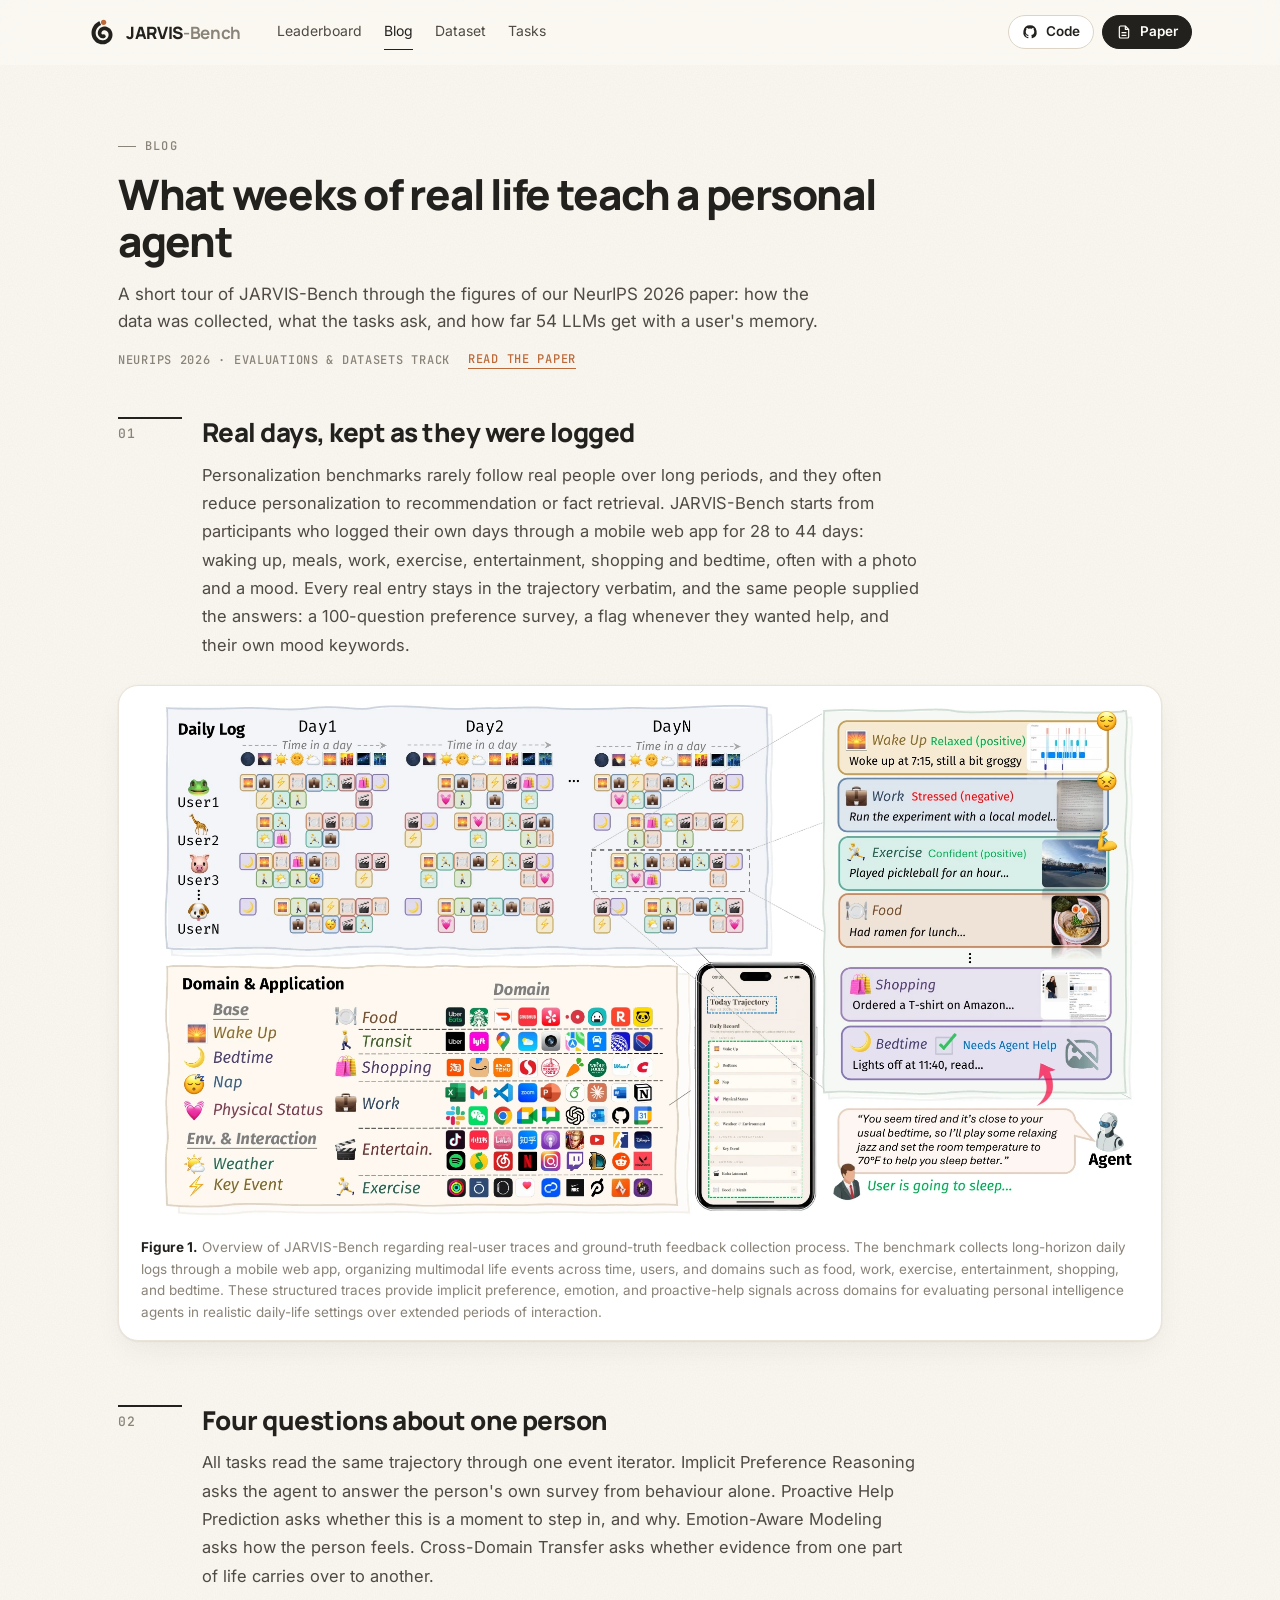
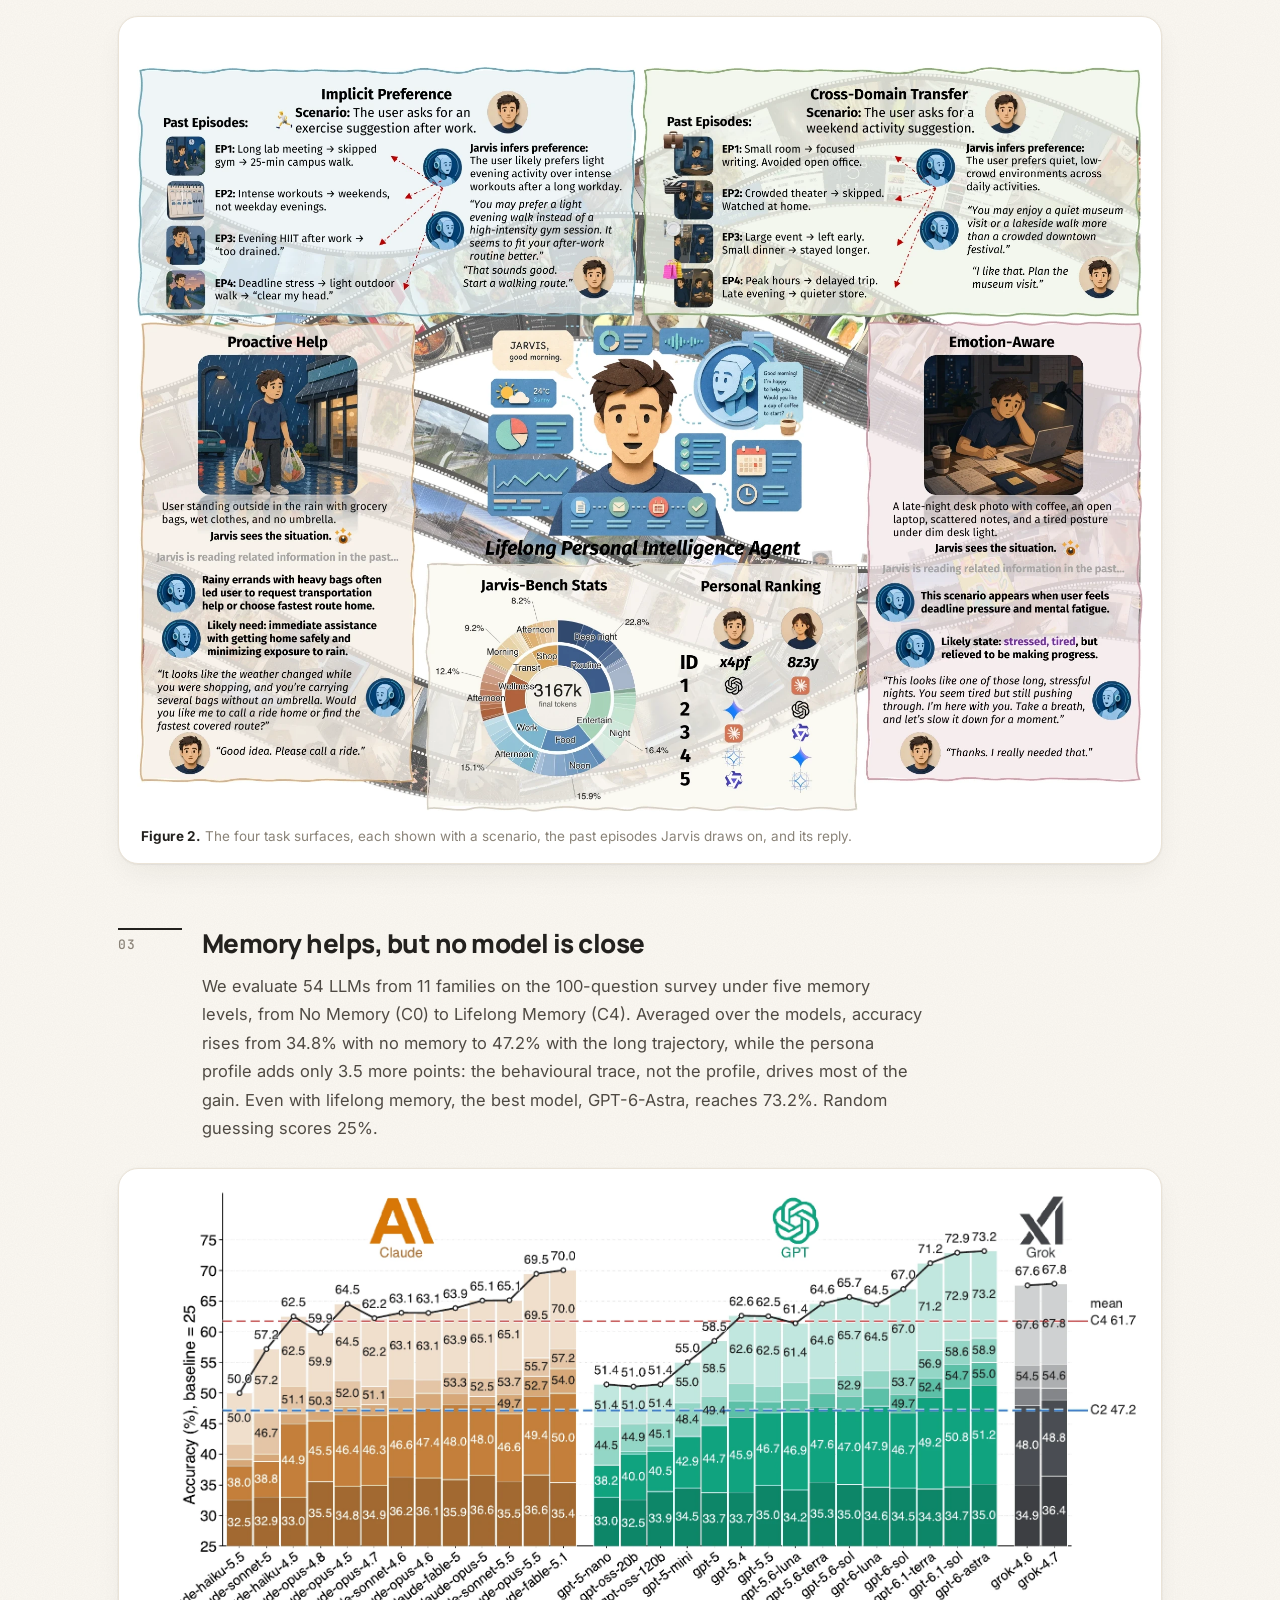
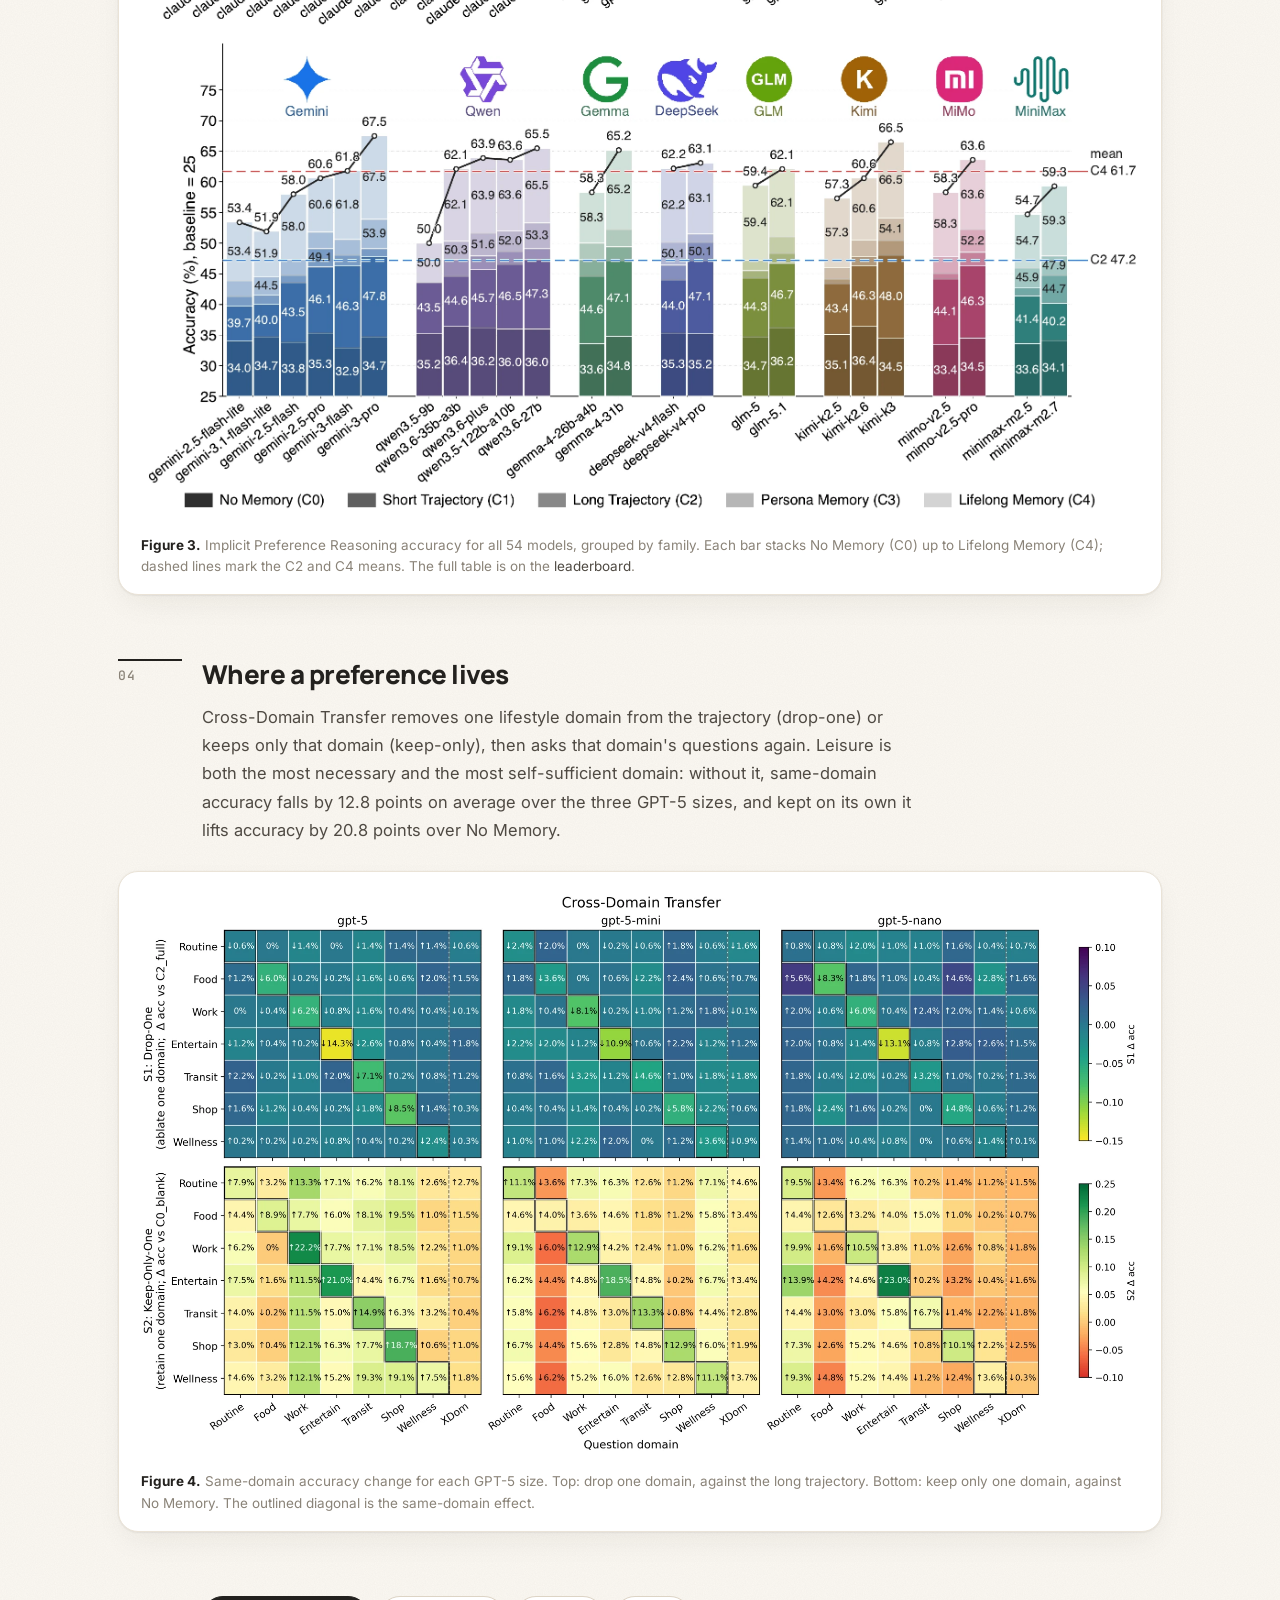
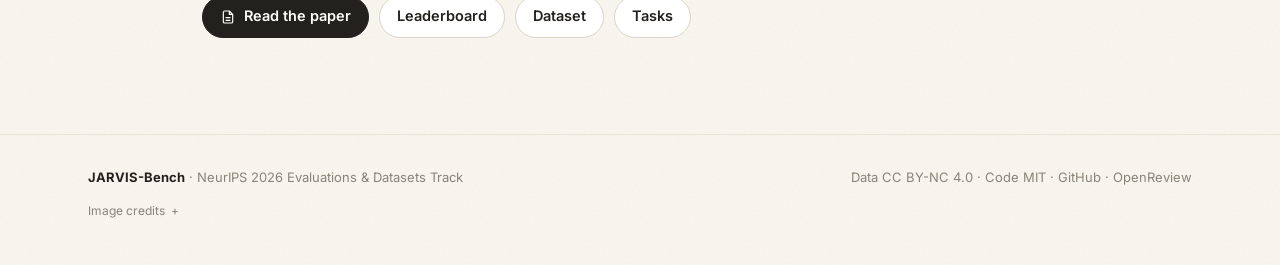
==== commit 9716c956: "Extend Figure 1 caption with daily-life evaluation context" ====
--- a/jarvis-bench/blog.html
+++ b/jarvis-bench/blog.html
@@ -63,8 +63,8 @@
           <p>Personalization benchmarks rarely follow real people over long periods, and they often reduce personalization to recommendation or fact retrieval. JARVIS-Bench starts from participants who logged their own days through a mobile web app for 28 to 44 days: waking up, meals, work, exercise, entertainment, shopping and bedtime, often with a photo and a mood. Every real entry stays in the trajectory verbatim, and the same people supplied the answers: a 100-question preference survey, a flag whenever they wanted help, and their own mood keywords.</p>
         </div>
         <figure class="bl-fig">
-          <button type="button" data-lightbox="assets/blog/fig1.webp" data-cap="Real-user traces and ground-truth feedback (Figure 1 of the paper)."><img src="assets/blog/fig1.webp" width="2002" height="1033" alt="Figure 1 of the paper: daily logs of several users across days, the lifestyle domains and apps they cover, the mobile app, and example entries with moods, photos and a moment where the agent should help."></button>
-          <figcaption><b>Figure 1.</b> Real-user traces and ground-truth feedback. Daily logs organise multimodal life events across time, users and domains, and carry implicit-preference, emotion and proactive-help signals.</figcaption>
+          <button type="button" data-lightbox="assets/blog/fig1.webp" data-cap="Overview of JARVIS-Bench regarding real-user traces and ground-truth feedback collection process. The benchmark collects long-horizon daily logs through a mobile web app, organizing multimodal life events across time, users, and domains such as food, work, exercise, entertainment, shopping, and bedtime. These structured traces provide implicit preference, emotion, and proactive-help signals across domains for evaluating personal intelligence agents in realistic daily-life settings over extended periods of interaction."><img src="assets/blog/fig1.webp" width="2002" height="1033" alt="Figure 1 of the paper: daily logs of several users across days, the lifestyle domains and apps they cover, the mobile app, and example entries with moods, photos and a moment where the agent should help."></button>
+          <figcaption><b>Figure 1.</b> Overview of JARVIS-Bench regarding real-user traces and ground-truth feedback collection process. The benchmark collects long-horizon daily logs through a mobile web app, organizing multimodal life events across time, users, and domains such as food, work, exercise, entertainment, shopping, and bedtime. These structured traces provide implicit preference, emotion, and proactive-help signals across domains for evaluating personal intelligence agents in realistic daily-life settings over extended periods of interaction.</figcaption>
         </figure>
       </section>
 
